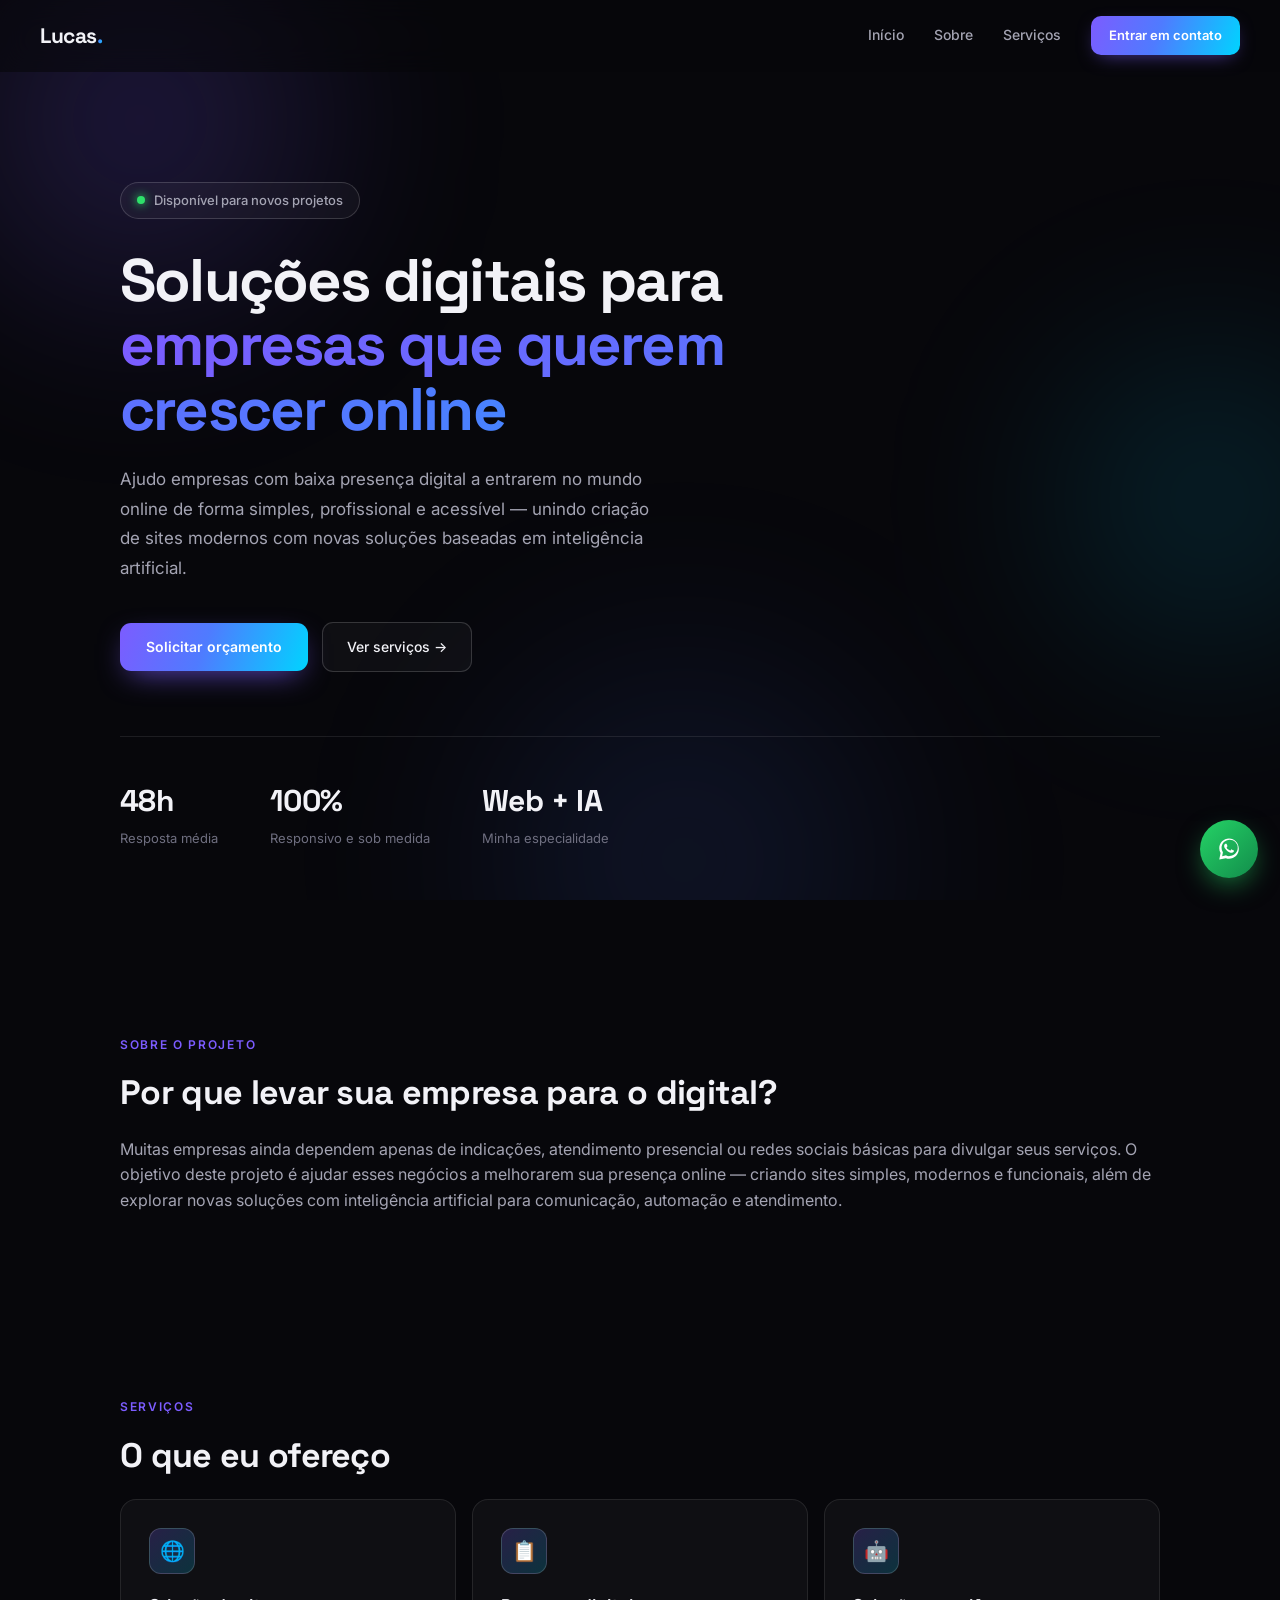
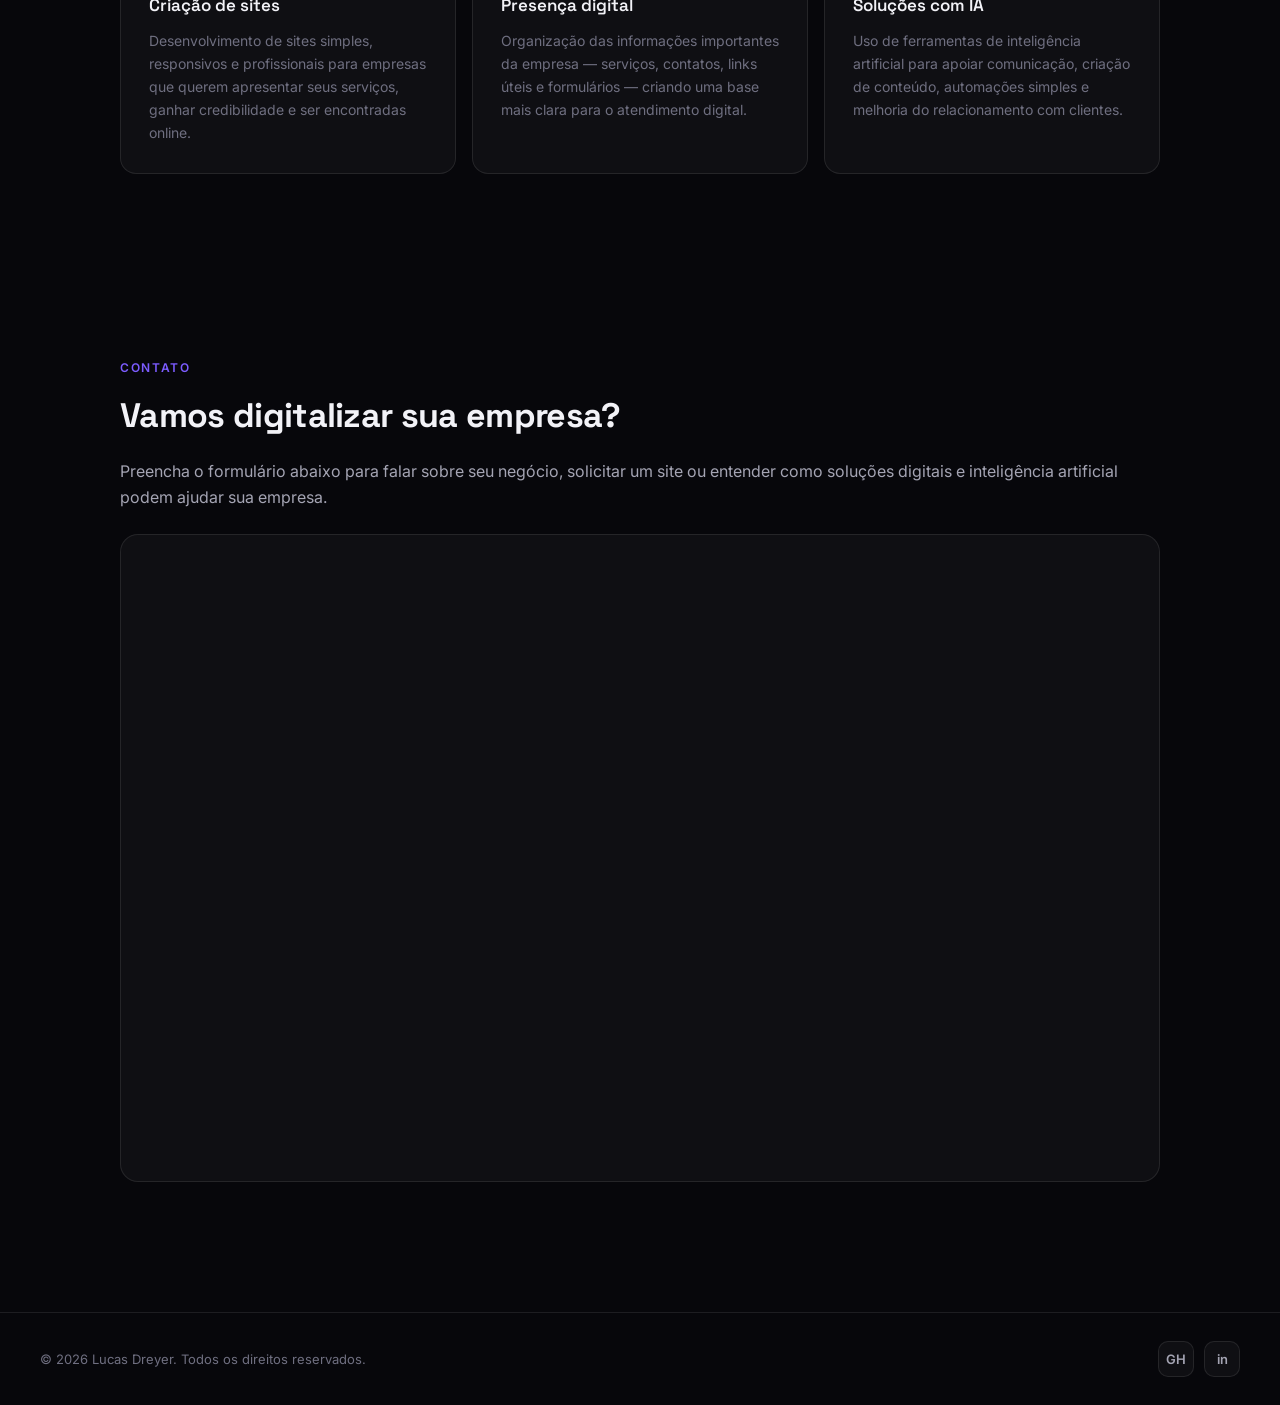
==== index.html @ fa867988 "redesign: bold modern dark theme, mobile nav, scroll animations, WhatsApp + social links Co-Authored" ====
<!DOCTYPE html>
<html lang="pt-BR">
<head>
  <meta charset="UTF-8">
  <meta name="viewport" content="width=device-width, initial-scale=1.0">
  <title>Lucas — Sites & Soluções com IA para sua empresa</title>

  <!-- ===== SEO ===== -->
  <meta name="description" content="Criação de sites modernos e soluções com inteligência artificial para pequenas empresas em São Paulo. Sites rápidos, responsivos e que convertem.">
  <meta name="author" content="Lucas Dreyer">
  <meta name="theme-color" content="#0a0a0f">

  <!-- ===== Open Graph (preview no WhatsApp / redes) ===== -->
  <meta property="og:type" content="website">
  <meta property="og:title" content="Lucas — Sites & Soluções com IA">
  <meta property="og:description" content="Sites modernos e soluções com IA para empresas que querem crescer online.">
  <meta property="og:locale" content="pt_BR">
  <meta name="twitter:card" content="summary_large_image">

  <!-- ===== Favicon (SVG inline, sem arquivo extra) ===== -->
  <link rel="icon" href="data:image/svg+xml,<svg xmlns='http://www.w3.org/2000/svg' viewBox='0 0 100 100'><defs><linearGradient id='g' x1='0' y1='0' x2='1' y2='1'><stop offset='0' stop-color='%237c5cff'/><stop offset='1' stop-color='%2300d4ff'/></linearGradient></defs><rect width='100' height='100' rx='24' fill='%230a0a0f'/><text x='50' y='72' font-size='64' font-family='Arial' font-weight='bold' fill='url(%23g)' text-anchor='middle'>L</text></svg>">

  <link rel="preconnect" href="https://fonts.googleapis.com">
  <link rel="preconnect" href="https://fonts.gstatic.com" crossorigin>
  <link href="https://fonts.googleapis.com/css2?family=Inter:wght@300;400;500;600;700&family=Space+Grotesk:wght@500;600;700&display=swap" rel="stylesheet">

  <link rel="stylesheet" href="style.css">
</head>

<body>

  <!-- glows de fundo -->
  <div class="bg-glows" aria-hidden="true">
    <span class="glow glow-1"></span>
    <span class="glow glow-2"></span>
    <span class="glow glow-3"></span>
  </div>

  <header>
    <a href="#inicio" class="logo">Lucas<span class="logo-dot">.</span></a>

    <nav id="nav">
      <a href="#inicio">Início</a>
      <a href="#sobre">Sobre</a>
      <a href="#servicos">Serviços</a>
      <a href="#contato" class="hire-btn">Entrar em contato</a>
    </nav>

    <button class="menu-toggle" id="menuToggle" aria-label="Abrir menu" aria-expanded="false">
      <span></span><span></span><span></span>
    </button>
  </header>

  <main>

    <section id="inicio" class="hero">
      <span class="hero-badge reveal">Disponível para novos projetos</span>
      <h1 class="reveal">
        Soluções digitais para
        <span class="text-gradient">empresas que querem crescer online</span>
      </h1>
      <p class="reveal">
        Ajudo empresas com baixa presença digital a entrarem no mundo online de forma simples,
        profissional e acessível — unindo criação de sites modernos com novas soluções baseadas
        em inteligência artificial.
      </p>

      <div class="hero-cta reveal">
        <a class="button" href="#contato">Solicitar orçamento</a>
        <a class="button-ghost" href="#servicos">Ver serviços →</a>
      </div>

      <div class="hero-stats reveal">
        <div>
          <span class="hero-stat-number">48h</span>
          <span class="hero-stat-label">Resposta média</span>
        </div>
        <div>
          <span class="hero-stat-number">100%</span>
          <span class="hero-stat-label">Responsivo e sob medida</span>
        </div>
        <div>
          <span class="hero-stat-number">Web + IA</span>
          <span class="hero-stat-label">Minha especialidade</span>
        </div>
      </div>
    </section>

    <section id="sobre">
      <span class="section-label reveal">Sobre o projeto</span>
      <h2 class="reveal">Por que levar sua empresa para o digital?</h2>
      <p class="reveal">
        Muitas empresas ainda dependem apenas de indicações, atendimento presencial ou redes sociais
        básicas para divulgar seus serviços. O objetivo deste projeto é ajudar esses negócios a
        melhorarem sua presença online — criando sites simples, modernos e funcionais, além de explorar
        novas soluções com inteligência artificial para comunicação, automação e atendimento.
      </p>
    </section>

    <section id="servicos">
      <span class="section-label reveal">Serviços</span>
      <h2 class="reveal">O que eu ofereço</h2>

      <div class="cards">
        <article class="card reveal">
          <div class="card-icon">🌐</div>
          <h3>Criação de sites</h3>
          <p>
            Desenvolvimento de sites simples, responsivos e profissionais para empresas que querem
            apresentar seus serviços, ganhar credibilidade e ser encontradas online.
          </p>
        </article>

        <article class="card reveal">
          <div class="card-icon">📋</div>
          <h3>Presença digital</h3>
          <p>
            Organização das informações importantes da empresa — serviços, contatos, links úteis
            e formulários — criando uma base mais clara para o atendimento digital.
          </p>
        </article>

        <article class="card reveal">
          <div class="card-icon">🤖</div>
          <h3>Soluções com IA</h3>
          <p>
            Uso de ferramentas de inteligência artificial para apoiar comunicação, criação de conteúdo,
            automações simples e melhoria do relacionamento com clientes.
          </p>
        </article>
      </div>
    </section>

    <section id="contato">
      <span class="section-label reveal">Contato</span>
      <h2 class="reveal">Vamos digitalizar sua empresa?</h2>
      <p class="reveal">
        Preencha o formulário abaixo para falar sobre seu negócio, solicitar um site ou entender como
        soluções digitais e inteligência artificial podem ajudar sua empresa.
      </p>

      <div class="form-box reveal">
        <iframe
          data-tally-src="https://tally.so/embed/J9XOLr?alignLeft=1&hideTitle=1&transparentBackground=1&dynamicHeight=1"
          loading="lazy"
          width="100%"
          height="566"
          frameborder="0"
          marginheight="0"
          marginwidth="0"
          title="Formulário de Contato">
        </iframe>

        <script>
          var d = document;
          var w = "https://tally.so/widgets/embed.js";

          var v = function () {
            if (typeof Tally !== "undefined") {
              Tally.loadEmbeds();
            } else {
              d.querySelectorAll("iframe[data-tally-src]:not([src])").forEach(function (e) {
                e.src = e.dataset.tallySrc;
              });
            }
          };

          if (typeof Tally !== "undefined") {
            v();
          } else if (d.querySelector('script[src="' + w + '"]') == null) {
            var s = d.createElement("script");
            s.src = w;
            s.onload = v;
            s.onerror = v;
            d.body.appendChild(s);
          }
        </script>
      </div>
    </section>

  </main>

  <footer>
    <p>&copy; 2026 Lucas Dreyer. Todos os direitos reservados.</p>
    <div class="social-links">
      <a class="social-link" href="https://github.com/LUCASDREYER" target="_blank" rel="noopener" aria-label="GitHub">GH</a>
      <a class="social-link" href="https://www.linkedin.com/in/lucas-dreyer-a7a30b20a" target="_blank" rel="noopener" aria-label="LinkedIn">in</a>
    </div>
  </footer>

  <!-- WhatsApp flutuante -->
  <a class="whatsapp-fab" href="https://wa.me/5511994580822?text=Ol%C3%A1%20Lucas!%20Vim%20pelo%20seu%20site%20e%20quero%20um%20or%C3%A7amento."
     target="_blank" rel="noopener" aria-label="Falar no WhatsApp">
    <svg viewBox="0 0 32 32" width="26" height="26" fill="currentColor" aria-hidden="true">
      <path d="M16.04 3C9.4 3 4 8.4 4 15.04c0 2.13.56 4.2 1.62 6.03L4 29l8.13-1.58a12 12 0 0 0 3.9.65h.01c6.64 0 12.04-5.4 12.04-12.04C28.08 8.4 22.68 3 16.04 3Zm0 21.9h-.01c-1.2 0-2.38-.32-3.4-.93l-.24-.14-4.82.94.96-4.7-.16-.25a9.9 9.9 0 0 1-1.52-5.27c0-5.48 4.46-9.94 9.95-9.94 2.66 0 5.16 1.04 7.04 2.92a9.88 9.88 0 0 1 2.9 7.03c0 5.48-4.46 9.94-9.94 9.94Zm5.46-7.44c-.3-.15-1.77-.87-2.04-.97-.27-.1-.47-.15-.67.15-.2.3-.77.97-.94 1.17-.17.2-.35.22-.65.07-.3-.15-1.26-.46-2.4-1.48-.89-.79-1.49-1.77-1.66-2.07-.17-.3-.02-.46.13-.61.13-.13.3-.35.45-.52.15-.17.2-.3.3-.5.1-.2.05-.37-.02-.52-.07-.15-.67-1.62-.92-2.22-.24-.58-.49-.5-.67-.51l-.57-.01c-.2 0-.52.07-.8.37-.27.3-1.04 1.02-1.04 2.48 0 1.46 1.07 2.88 1.22 3.08.15.2 2.1 3.2 5.08 4.49.71.3 1.26.49 1.69.63.71.22 1.36.19 1.87.12.57-.09 1.77-.72 2.02-1.42.25-.7.25-1.3.17-1.42-.07-.13-.27-.2-.57-.35Z"/>
    </svg>
  </a>

  <!-- ===== Interações (scroll reveal + menu mobile) ===== -->
  <script>
    // Scroll reveal
    var io = new IntersectionObserver(function (entries) {
      entries.forEach(function (entry) {
        if (entry.isIntersecting) {
          entry.target.classList.add('is-visible');
          io.unobserve(entry.target);
        }
      });
    }, { threshold: 0.12, rootMargin: '0px 0px -40px 0px' });

    document.querySelectorAll('.reveal').forEach(function (el, i) {
      el.style.transitionDelay = (Math.min(i, 6) * 60) + 'ms';
      io.observe(el);
    });

    // Menu mobile
    var toggle = document.getElementById('menuToggle');
    var nav = document.getElementById('nav');
    toggle.addEventListener('click', function () {
      var open = nav.classList.toggle('open');
      toggle.classList.toggle('open', open);
      toggle.setAttribute('aria-expanded', open);
    });
    nav.querySelectorAll('a').forEach(function (a) {
      a.addEventListener('click', function () {
        nav.classList.remove('open');
        toggle.classList.remove('open');
        toggle.setAttribute('aria-expanded', false);
      });
    });

    // Header com sombra ao rolar
    var header = document.querySelector('header');
    window.addEventListener('scroll', function () {
      header.classList.toggle('scrolled', window.scrollY > 10);
    });
  </script>

</body>
</html>
---- style.css ----
/* ===== TOKENS ===== */
:root {
  --bg:        #07070b;
  --bg-soft:   #0d0d16;
  --surface:   rgba(255, 255, 255, 0.035);
  --surface-2: rgba(255, 255, 255, 0.06);
  --border:    rgba(255, 255, 255, 0.09);
  --border-2:  rgba(255, 255, 255, 0.16);
  --text:      #f2f2f7;
  --text-dim:  #a4a4b3;
  --text-mute: #6f6f80;

  --violet: #7c5cff;
  --blue:   #4f7bff;
  --cyan:   #00d4ff;
  --grad:   linear-gradient(110deg, #7c5cff 0%, #4f7bff 45%, #00d4ff 100%);

  --radius: 16px;
  --maxw:   1040px;
}

/* ===== RESET & BASE ===== */
* { box-sizing: border-box; margin: 0; padding: 0; }

html { scroll-behavior: smooth; }

body {
  font-family: 'Inter', Arial, Helvetica, sans-serif;
  background-color: var(--bg);
  color: var(--text);
  line-height: 1.6;
  overflow-x: hidden;
  -webkit-font-smoothing: antialiased;
}

/* ===== BACKGROUND GLOWS ===== */
.bg-glows {
  position: fixed;
  inset: 0;
  z-index: -1;
  overflow: hidden;
  pointer-events: none;
}
.glow {
  position: absolute;
  border-radius: 50%;
  filter: blur(90px);
  opacity: 0.5;
}
.glow-1 {
  width: 520px; height: 520px;
  top: -140px; left: -120px;
  background: radial-gradient(circle, rgba(124,92,255,0.55), transparent 70%);
  animation: float 14s ease-in-out infinite;
}
.glow-2 {
  width: 460px; height: 460px;
  top: 30%; right: -160px;
  background: radial-gradient(circle, rgba(0,212,255,0.35), transparent 70%);
  animation: float 18s ease-in-out infinite reverse;
}
.glow-3 {
  width: 600px; height: 600px;
  bottom: -260px; left: 30%;
  background: radial-gradient(circle, rgba(79,123,255,0.3), transparent 70%);
  animation: float 22s ease-in-out infinite;
}
@keyframes float {
  0%, 100% { transform: translate(0, 0); }
  50%      { transform: translate(40px, -30px); }
}

/* ===== HEADER ===== */
header {
  position: sticky;
  top: 0;
  z-index: 100;
  display: flex;
  align-items: center;
  justify-content: space-between;
  padding: 16px 40px;
  background: rgba(7, 7, 11, 0.6);
  backdrop-filter: blur(14px);
  -webkit-backdrop-filter: blur(14px);
  border-bottom: 1px solid transparent;
  transition: border-color 0.25s, background 0.25s;
}
header.scrolled {
  border-bottom-color: var(--border);
  background: rgba(7, 7, 11, 0.82);
}

.logo {
  font-family: 'Space Grotesk', sans-serif;
  font-size: 21px;
  font-weight: 700;
  color: var(--text);
  text-decoration: none;
  letter-spacing: -0.02em;
}
.logo-dot {
  background: var(--grad);
  -webkit-background-clip: text;
  background-clip: text;
  -webkit-text-fill-color: transparent;
}

/* ===== NAV ===== */
nav {
  display: flex;
  gap: 30px;
  align-items: center;
}
nav a {
  color: var(--text-dim);
  text-decoration: none;
  font-weight: 500;
  font-size: 14px;
  transition: color 0.2s;
}
nav a:hover { color: var(--text); }

nav a.hire-btn {
  background: var(--grad);
  color: #fff;
  padding: 9px 18px;
  border-radius: 10px;
  font-size: 13px;
  font-weight: 600;
  box-shadow: 0 6px 20px -8px rgba(124, 92, 255, 0.7);
  transition: transform 0.2s, box-shadow 0.2s;
}
nav a.hire-btn:hover {
  transform: translateY(-1px);
  box-shadow: 0 10px 26px -8px rgba(124, 92, 255, 0.9);
}

/* ===== HAMBURGER ===== */
.menu-toggle {
  display: none;
  flex-direction: column;
  gap: 5px;
  width: 40px;
  height: 40px;
  padding: 10px 8px;
  background: var(--surface);
  border: 1px solid var(--border);
  border-radius: 10px;
  cursor: pointer;
}
.menu-toggle span {
  display: block;
  height: 2px;
  width: 100%;
  background: var(--text);
  border-radius: 2px;
  transition: transform 0.25s, opacity 0.2s;
}
.menu-toggle.open span:nth-child(1) { transform: translateY(7px) rotate(45deg); }
.menu-toggle.open span:nth-child(2) { opacity: 0; }
.menu-toggle.open span:nth-child(3) { transform: translateY(-7px) rotate(-45deg); }

/* ===== MAIN LAYOUT ===== */
main {
  width: 90%;
  max-width: var(--maxw);
  margin: 0 auto;
}
section { padding: 90px 0; }

h2 {
  font-family: 'Space Grotesk', sans-serif;
  font-size: 34px;
  font-weight: 700;
  margin-bottom: 16px;
  color: var(--text);
  letter-spacing: -0.02em;
}
p { color: var(--text-dim); }

/* ===== SECTION LABELS ===== */
.section-label {
  display: inline-block;
  font-size: 12px;
  font-weight: 600;
  letter-spacing: 0.14em;
  color: var(--violet);
  margin-bottom: 12px;
  text-transform: uppercase;
}

/* ===== HERO ===== */
.hero {
  padding: 110px 0 90px;
}
.hero-badge {
  display: inline-flex;
  align-items: center;
  gap: 9px;
  background: var(--surface);
  border: 1px solid var(--border-2);
  color: var(--text-dim);
  font-size: 13px;
  font-weight: 500;
  padding: 7px 16px;
  border-radius: 999px;
  margin-bottom: 30px;
}
.hero-badge::before {
  content: '';
  width: 8px; height: 8px;
  background: #2ee06a;
  border-radius: 50%;
  box-shadow: 0 0 10px 1px rgba(46, 224, 106, 0.8);
  animation: pulse 2.4s ease-in-out infinite;
}
@keyframes pulse {
  0%, 100% { opacity: 1;   transform: scale(1); }
  50%      { opacity: 0.45; transform: scale(0.85); }
}

.hero h1 {
  font-family: 'Space Grotesk', sans-serif;
  font-size: clamp(38px, 7vw, 60px);
  font-weight: 700;
  line-height: 1.08;
  margin-bottom: 22px;
  max-width: 760px;
  letter-spacing: -0.03em;
}
.text-gradient {
  background: var(--grad);
  background-size: 200% auto;
  -webkit-background-clip: text;
  background-clip: text;
  -webkit-text-fill-color: transparent;
  animation: shine 6s linear infinite;
}
@keyframes shine {
  to { background-position: 200% center; }
}

.hero p {
  max-width: 540px;
  margin: 0 0 38px;
  font-size: 17px;
  line-height: 1.75;
  color: var(--text-dim);
}

.hero-cta {
  display: flex;
  gap: 14px;
  align-items: center;
  flex-wrap: wrap;
}

.hero-stats {
  display: flex;
  gap: 52px;
  margin-top: 64px;
  padding-top: 40px;
  border-top: 1px solid var(--border);
  flex-wrap: wrap;
}
.hero-stat-number {
  font-family: 'Space Grotesk', sans-serif;
  font-size: 30px;
  font-weight: 700;
  color: var(--text);
  display: block;
  letter-spacing: -0.02em;
}
.hero-stat-label {
  font-size: 13px;
  color: var(--text-mute);
  margin-top: 3px;
}

/* ===== BUTTONS ===== */
.button {
  position: relative;
  display: inline-block;
  background: var(--grad);
  color: #fff;
  padding: 13px 26px;
  border: none;
  border-radius: 11px;
  text-decoration: none;
  font-weight: 600;
  font-size: 14px;
  cursor: pointer;
  box-shadow: 0 10px 30px -10px rgba(124, 92, 255, 0.8);
  transition: transform 0.2s, box-shadow 0.2s;
}
.button:hover {
  transform: translateY(-2px);
  box-shadow: 0 16px 38px -10px rgba(124, 92, 255, 1);
}

.button-ghost {
  display: inline-block;
  background: var(--surface);
  color: var(--text);
  padding: 13px 24px;
  border: 1px solid var(--border-2);
  border-radius: 11px;
  text-decoration: none;
  font-weight: 500;
  font-size: 14px;
  cursor: pointer;
  transition: border-color 0.2s, background 0.2s, transform 0.2s;
}
.button-ghost:hover {
  border-color: var(--violet);
  background: var(--surface-2);
  transform: translateY(-2px);
}

/* ===== CARDS ===== */
.cards {
  display: flex;
  gap: 16px;
  flex-wrap: wrap;
}
.card {
  position: relative;
  background: var(--surface);
  border: 1px solid var(--border);
  padding: 28px;
  border-radius: var(--radius);
  flex: 1;
  min-width: 250px;
  overflow: hidden;
  transition: border-color 0.25s, transform 0.25s, background 0.25s;
}
.card::before {
  content: '';
  position: absolute;
  inset: 0;
  border-radius: inherit;
  padding: 1px;
  background: var(--grad);
  -webkit-mask: linear-gradient(#000 0 0) content-box, linear-gradient(#000 0 0);
  -webkit-mask-composite: xor;
  mask-composite: exclude;
  opacity: 0;
  transition: opacity 0.25s;
}
.card:hover {
  transform: translateY(-4px);
  background: var(--surface-2);
}
.card:hover::before { opacity: 1; }

.card h3 {
  font-family: 'Space Grotesk', sans-serif;
  margin-bottom: 10px;
  color: var(--text);
  font-size: 17px;
  font-weight: 600;
}
.card p {
  font-size: 14px;
  color: var(--text-mute);
  line-height: 1.65;
}
.card-icon {
  width: 46px; height: 46px;
  border-radius: 12px;
  background: linear-gradient(135deg, rgba(124,92,255,0.22), rgba(0,212,255,0.18));
  border: 1px solid var(--border-2);
  display: flex;
  align-items: center;
  justify-content: center;
  font-size: 20px;
  margin-bottom: 18px;
}

/* ===== FORM BOX ===== */
.form-box {
  background: var(--surface);
  border: 1px solid var(--border);
  padding: 36px;
  border-radius: 18px;
  margin-top: 24px;
}
.form-box iframe { color-scheme: light; }

/* ===== FOOTER ===== */
footer {
  border-top: 1px solid var(--border);
  padding: 28px 40px;
  display: flex;
  justify-content: space-between;
  align-items: center;
  margin-top: 40px;
  flex-wrap: wrap;
  gap: 14px;
}
footer p {
  color: var(--text-mute);
  margin: 0;
  font-size: 13px;
}
.social-links { display: flex; gap: 10px; }
.social-link {
  width: 36px; height: 36px;
  border-radius: 10px;
  background: var(--surface);
  border: 1px solid var(--border);
  display: flex;
  align-items: center;
  justify-content: center;
  color: var(--text-dim);
  font-size: 13px;
  font-weight: 600;
  text-decoration: none;
  transition: border-color 0.2s, color 0.2s, transform 0.2s;
}
.social-link:hover {
  border-color: var(--violet);
  color: var(--text);
  transform: translateY(-2px);
}

/* ===== WHATSAPP FAB ===== */
.whatsapp-fab {
  position: fixed;
  right: 22px;
  bottom: 22px;
  z-index: 200;
  width: 58px; height: 58px;
  display: flex;
  align-items: center;
  justify-content: center;
  border-radius: 50%;
  color: #fff;
  background: linear-gradient(135deg, #25d366, #128c4b);
  box-shadow: 0 10px 28px -6px rgba(37, 211, 102, 0.6);
  transition: transform 0.2s, box-shadow 0.2s;
}
.whatsapp-fab:hover {
  transform: translateY(-3px) scale(1.05);
  box-shadow: 0 16px 34px -6px rgba(37, 211, 102, 0.8);
}

/* ===== SCROLL REVEAL ===== */
.reveal {
  opacity: 0;
  transform: translateY(22px);
  transition: opacity 0.7s cubic-bezier(0.22, 1, 0.36, 1),
              transform 0.7s cubic-bezier(0.22, 1, 0.36, 1);
}
.reveal.is-visible {
  opacity: 1;
  transform: none;
}

/* ===== RESPONSIVE ===== */
@media (max-width: 760px) {
  header { padding: 14px 20px; }

  .menu-toggle { display: flex; }

  nav {
    position: absolute;
    top: calc(100% + 1px);
    left: 0;
    right: 0;
    flex-direction: column;
    align-items: stretch;
    gap: 4px;
    padding: 14px 20px 20px;
    background: rgba(10, 10, 18, 0.97);
    backdrop-filter: blur(16px);
    -webkit-backdrop-filter: blur(16px);
    border-bottom: 1px solid var(--border);
    transform: translateY(-12px);
    opacity: 0;
    pointer-events: none;
    transition: transform 0.25s, opacity 0.25s;
  }
  nav.open {
    transform: none;
    opacity: 1;
    pointer-events: auto;
  }
  nav a {
    padding: 12px 6px;
    font-size: 15px;
    border-radius: 8px;
  }
  nav a.hire-btn {
    text-align: center;
    margin-top: 6px;
    padding: 13px;
    font-size: 14px;
  }

  main { width: 90%; }
  section { padding: 64px 0; }

  .hero { padding: 64px 0 56px; }
  .hero p { font-size: 15.5px; }
  .hero-stats { gap: 30px 40px; margin-top: 48px; }
  .hero-stat-number { font-size: 26px; }

  h2 { font-size: 27px; }

  .cards { flex-direction: column; }
  .form-box { padding: 22px 16px; }

  footer { flex-direction: column; text-align: center; padding: 24px 20px; }
  .social-links { justify-content: center; }

  .hero-cta { width: 100%; }
  .hero-cta .button,
  .hero-cta .button-ghost { flex: 1; text-align: center; }

  .glow { filter: blur(70px); opacity: 0.4; }
}

/* ===== ACESSIBILIDADE ===== */
@media (prefers-reduced-motion: reduce) {
  *, *::before, *::after {
    animation-duration: 0.001ms !important;
    animation-iteration-count: 1 !important;
    transition-duration: 0.001ms !important;
  }
  .reveal { opacity: 1; transform: none; }
}
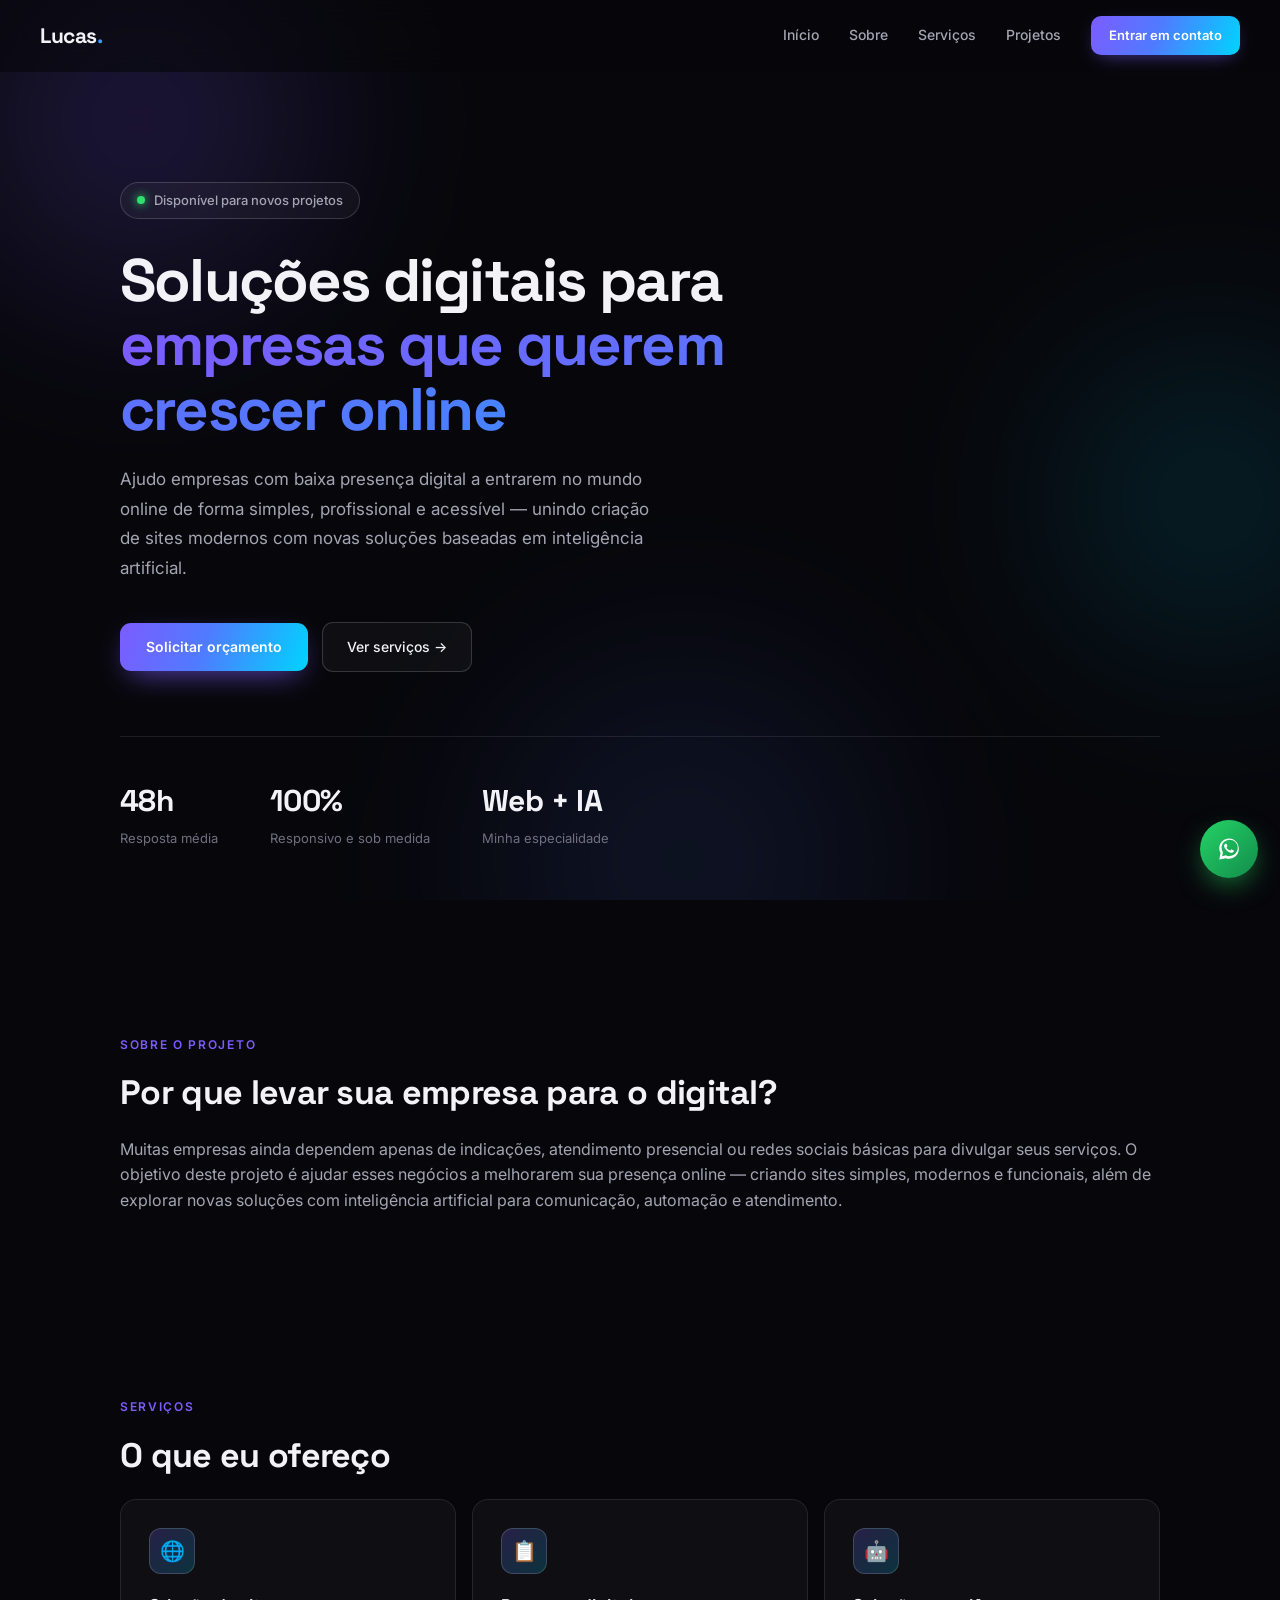
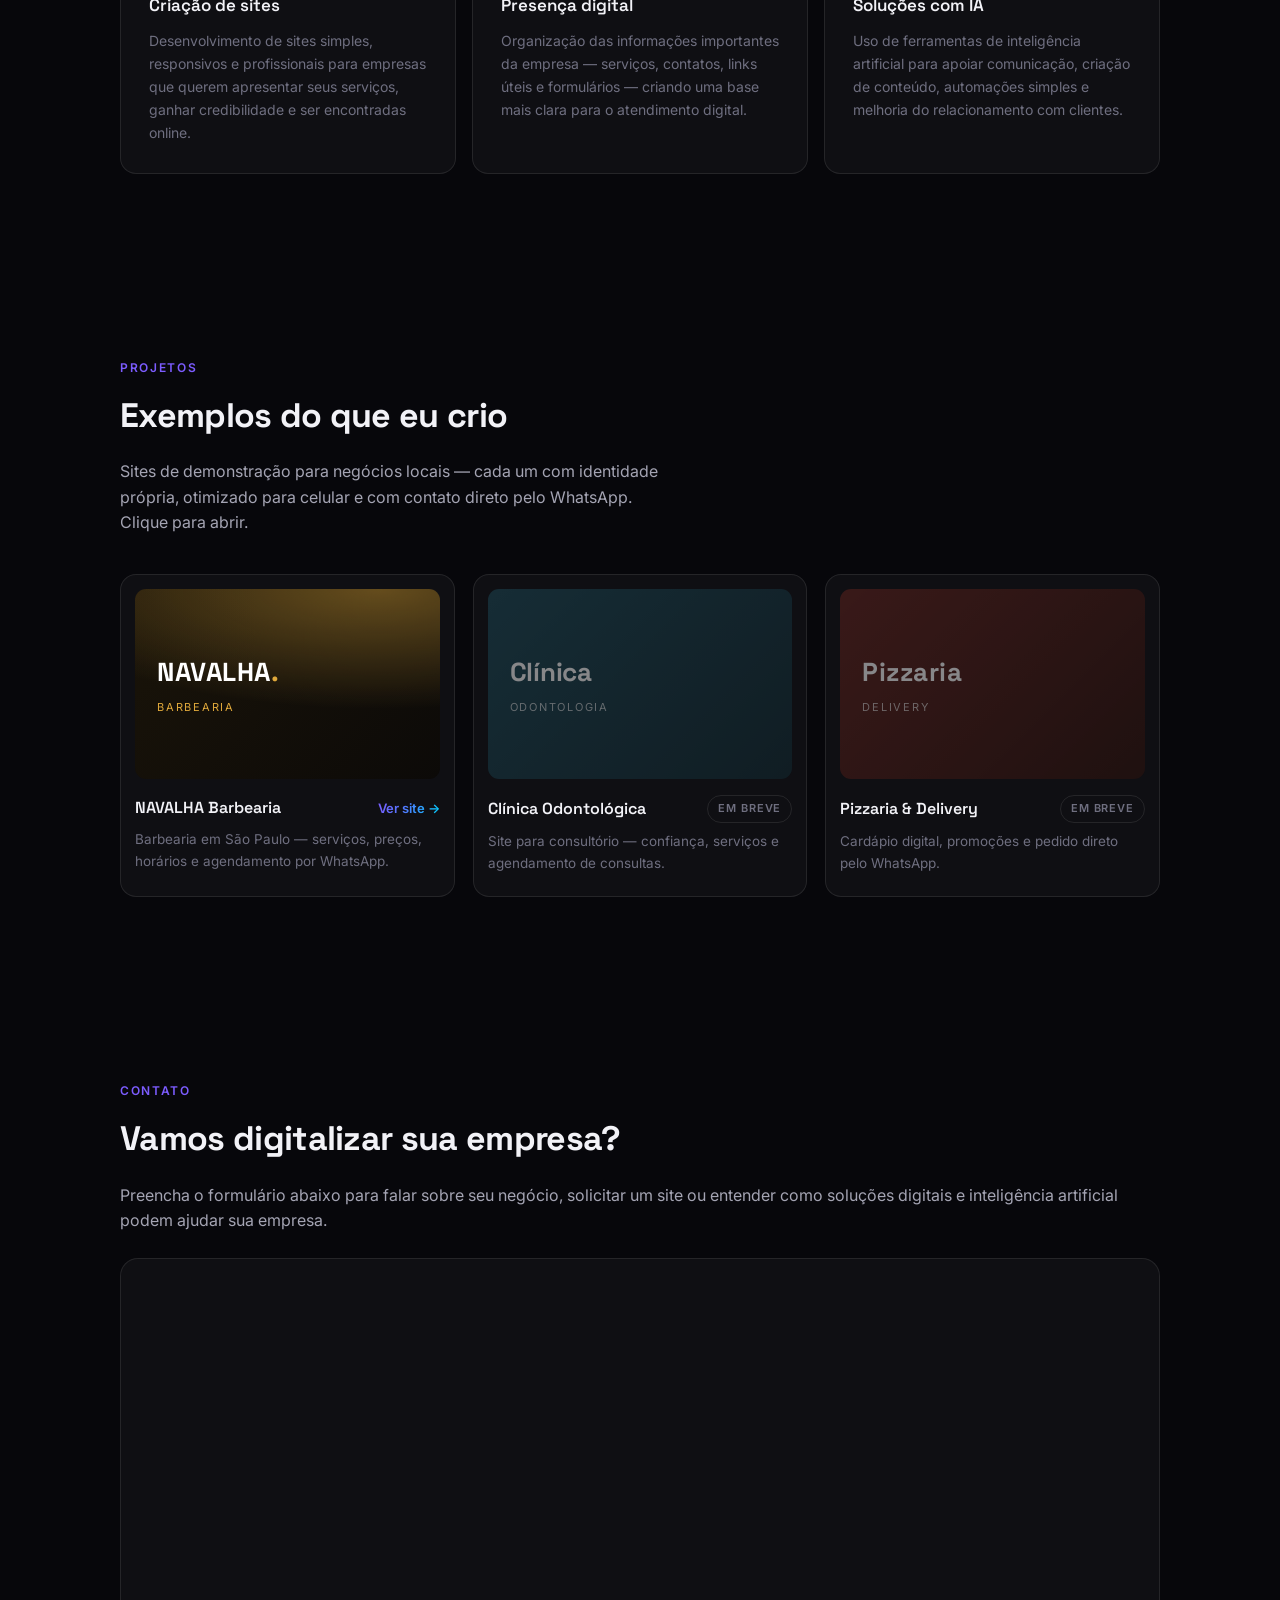
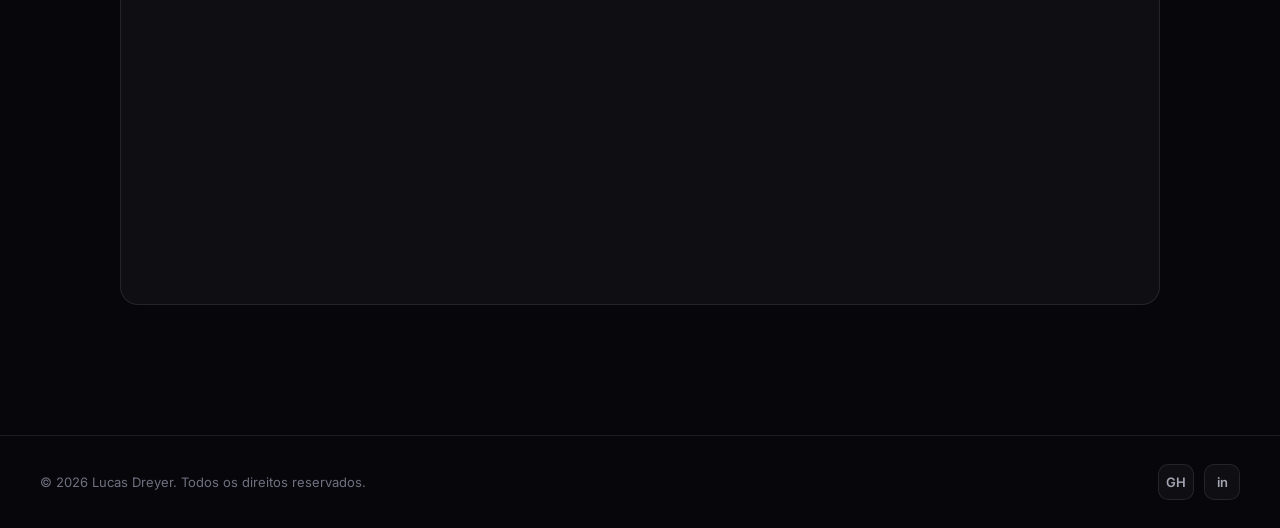
==== commit 3b473202: "add Projetos section linking to demo sites Co-Authored-By: Claude Opus 4.8 <noreply@anthropic.com>" ====
--- a/index.html
+++ b/index.html
@@ -43,6 +43,7 @@
       <a href="#inicio">Início</a>
       <a href="#sobre">Sobre</a>
       <a href="#servicos">Serviços</a>
+      <a href="#projetos">Projetos</a>
       <a href="#contato" class="hire-btn">Entrar em contato</a>
     </nav>
 
@@ -128,6 +129,53 @@
             automações simples e melhoria do relacionamento com clientes.
           </p>
         </article>
+      </div>
+    </section>
+
+    <section id="projetos">
+      <span class="section-label reveal">Projetos</span>
+      <h2 class="reveal">Exemplos do que eu crio</h2>
+      <p class="reveal projetos-intro">
+        Sites de demonstração para negócios locais — cada um com identidade própria, otimizado
+        para celular e com contato direto pelo WhatsApp. Clique para abrir.
+      </p>
+
+      <div class="projects">
+        <a class="project reveal" href="demos/navalha/index.html" target="_blank" rel="noopener">
+          <div class="project-thumb thumb-navalha">
+            <span class="thumb-name">NAVALHA<i>.</i></span>
+            <span class="thumb-cat">Barbearia</span>
+          </div>
+          <div class="project-meta">
+            <h3>NAVALHA Barbearia</h3>
+            <span class="project-arrow">Ver site →</span>
+          </div>
+          <p>Barbearia em São Paulo — serviços, preços, horários e agendamento por WhatsApp.</p>
+        </a>
+
+        <div class="project is-soon reveal">
+          <div class="project-thumb thumb-clinica">
+            <span class="thumb-name">Clínica</span>
+            <span class="thumb-cat">Odontologia</span>
+          </div>
+          <div class="project-meta">
+            <h3>Clínica Odontológica</h3>
+            <span class="soon-badge">Em breve</span>
+          </div>
+          <p>Site para consultório — confiança, serviços e agendamento de consultas.</p>
+        </div>
+
+        <div class="project is-soon reveal">
+          <div class="project-thumb thumb-pizza">
+            <span class="thumb-name">Pizzaria</span>
+            <span class="thumb-cat">Delivery</span>
+          </div>
+          <div class="project-meta">
+            <h3>Pizzaria & Delivery</h3>
+            <span class="soon-badge">Em breve</span>
+          </div>
+          <p>Cardápio digital, promoções e pedido direto pelo WhatsApp.</p>
+        </div>
       </div>
     </section>
 
--- a/style.css
+++ b/style.css
@@ -375,6 +375,119 @@
   justify-content: center;
   font-size: 20px;
   margin-bottom: 18px;
+}
+
+/* ===== PROJETOS ===== */
+.projetos-intro { max-width: 560px; margin-bottom: 38px; }
+
+.projects {
+  display: grid;
+  grid-template-columns: repeat(3, 1fr);
+  gap: 18px;
+}
+
+.project {
+  display: flex;
+  flex-direction: column;
+  background: var(--surface);
+  border: 1px solid var(--border);
+  border-radius: var(--radius);
+  padding: 14px 14px 22px;
+  text-decoration: none;
+  color: inherit;
+  transition: border-color 0.25s, transform 0.25s, background 0.25s;
+}
+a.project:hover {
+  transform: translateY(-4px);
+  border-color: var(--border-2);
+  background: var(--surface-2);
+}
+
+.project-thumb {
+  position: relative;
+  aspect-ratio: 16 / 10;
+  border-radius: 11px;
+  overflow: hidden;
+  display: flex;
+  flex-direction: column;
+  justify-content: center;
+  align-items: flex-start;
+  gap: 6px;
+  padding: 22px;
+  margin-bottom: 16px;
+}
+.thumb-name {
+  font-family: 'Space Grotesk', sans-serif;
+  font-weight: 700;
+  font-size: 26px;
+  letter-spacing: 0.02em;
+  color: #fff;
+}
+.thumb-name i { font-style: normal; }
+.thumb-cat {
+  font-size: 11px;
+  letter-spacing: 0.16em;
+  text-transform: uppercase;
+  color: rgba(255, 255, 255, 0.7);
+}
+
+.thumb-navalha {
+  background:
+    radial-gradient(600px 200px at 80% 0%, rgba(224,169,59,0.4), transparent 60%),
+    linear-gradient(135deg, #1a1409, #0c0a08);
+}
+.thumb-navalha .thumb-name i { color: #e0a93b; }
+.thumb-navalha .thumb-cat { color: #e0a93b; }
+
+.thumb-clinica {
+  background: linear-gradient(135deg, #0e4f63, #0a2e3a);
+}
+.thumb-clinica .thumb-name { letter-spacing: -0.01em; }
+
+.thumb-pizza {
+  background: linear-gradient(135deg, #7a1f17, #3a1109);
+}
+
+.project-meta {
+  display: flex;
+  align-items: center;
+  justify-content: space-between;
+  gap: 10px;
+}
+.project h3 {
+  font-family: 'Space Grotesk', sans-serif;
+  font-size: 16px;
+  font-weight: 600;
+  color: var(--text);
+}
+.project-arrow {
+  font-size: 13px;
+  font-weight: 600;
+  background: var(--grad);
+  -webkit-background-clip: text;
+  background-clip: text;
+  -webkit-text-fill-color: transparent;
+  white-space: nowrap;
+}
+.project p {
+  font-size: 13.5px;
+  color: var(--text-mute);
+  line-height: 1.6;
+  margin-top: 8px;
+}
+
+.project.is-soon { cursor: default; }
+.project.is-soon .project-thumb { opacity: 0.5; filter: saturate(0.7); }
+.soon-badge {
+  font-size: 11px;
+  font-weight: 600;
+  letter-spacing: 0.08em;
+  text-transform: uppercase;
+  color: var(--text-mute);
+  border: 1px solid var(--border);
+  border-radius: 999px;
+  padding: 4px 10px;
+  white-space: nowrap;
 }
 
 /* ===== FORM BOX ===== */
@@ -509,6 +622,7 @@
   h2 { font-size: 27px; }
 
   .cards { flex-direction: column; }
+  .projects { grid-template-columns: 1fr; }
   .form-box { padding: 22px 16px; }
 
   footer { flex-direction: column; text-align: center; padding: 24px 20px; }
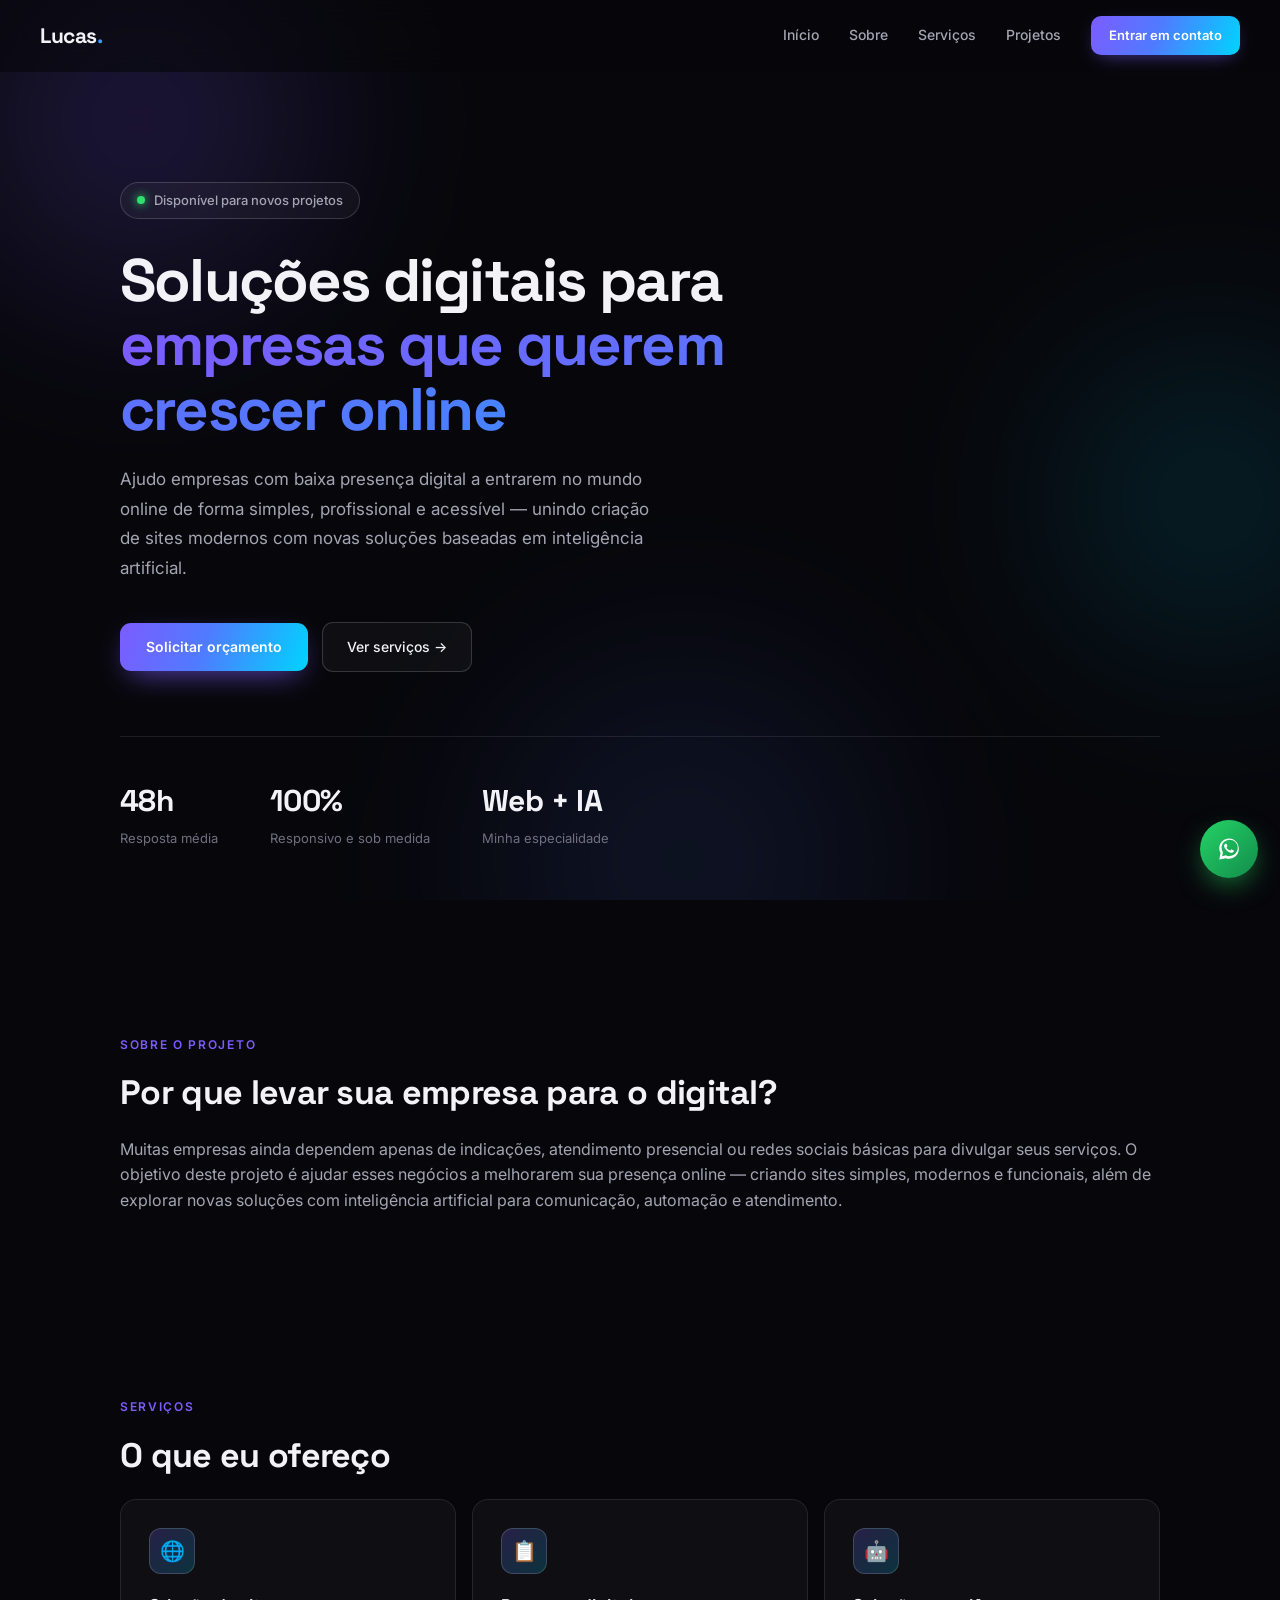
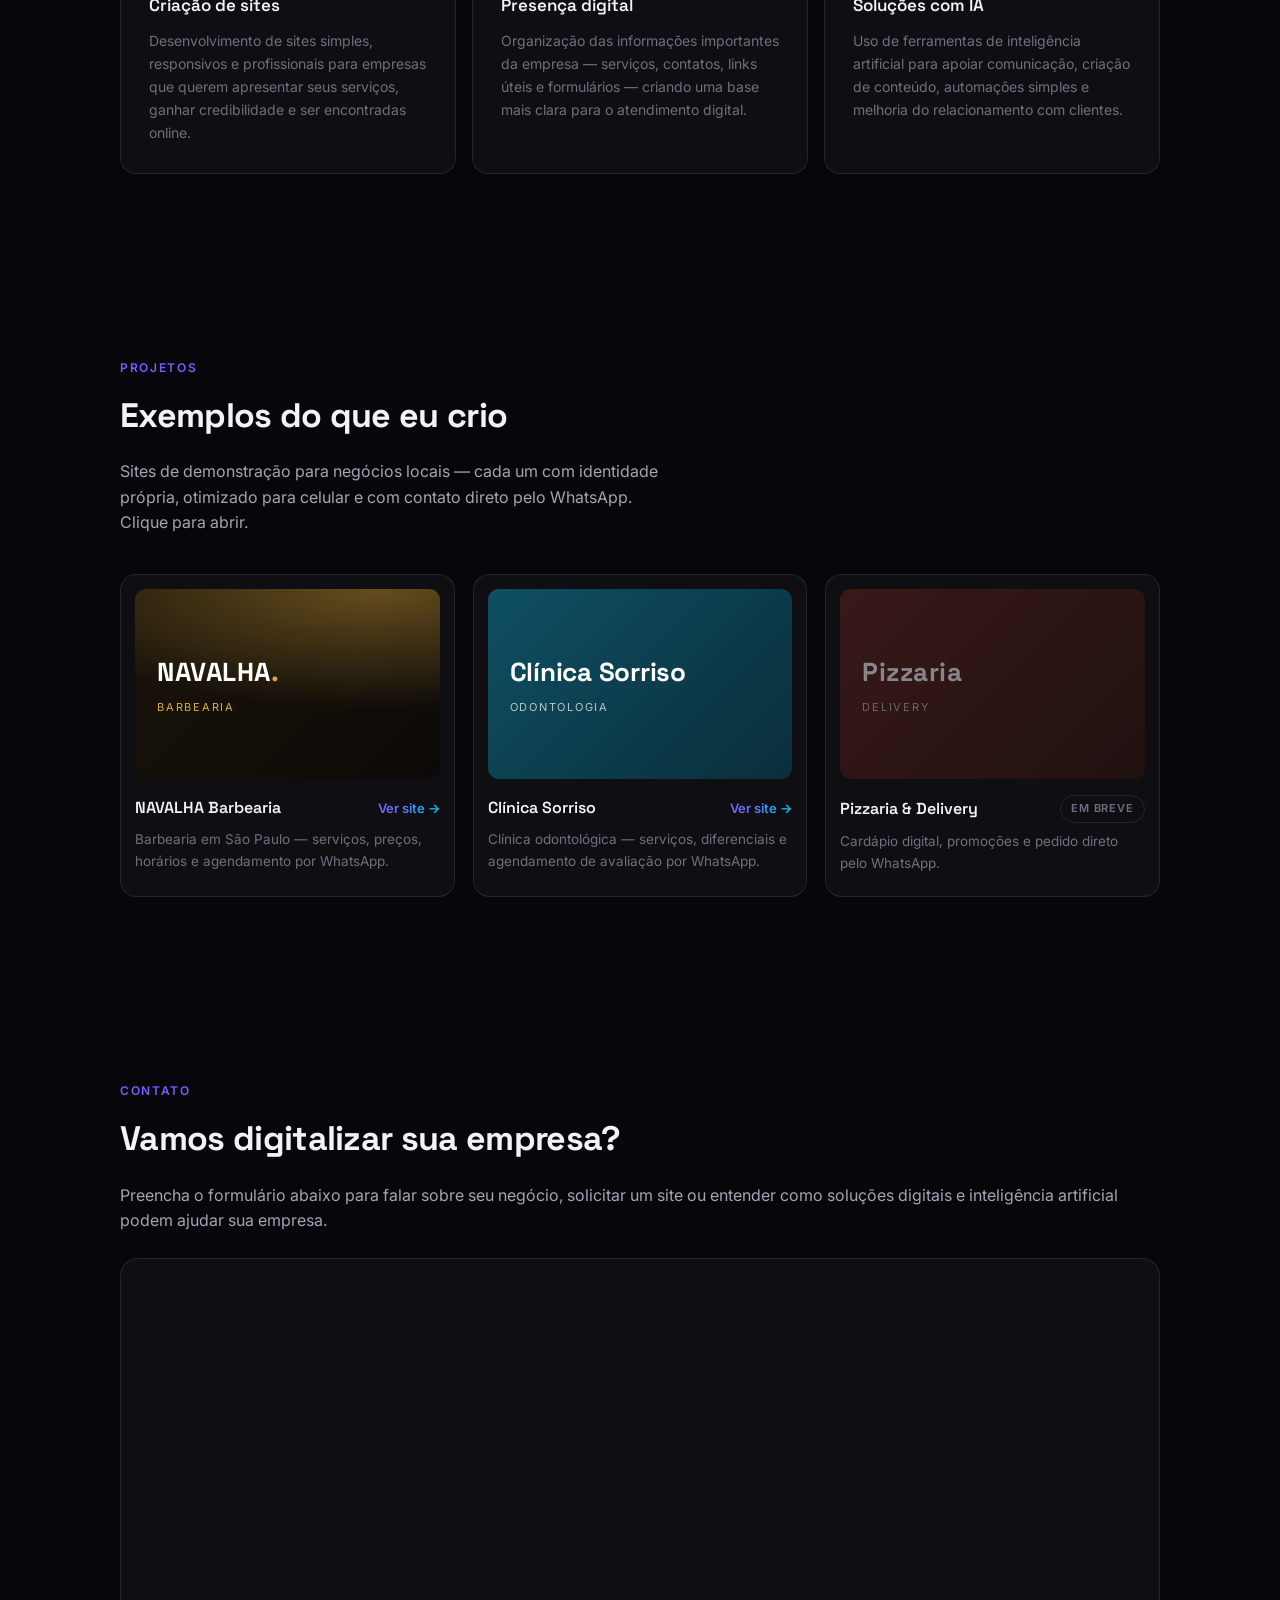
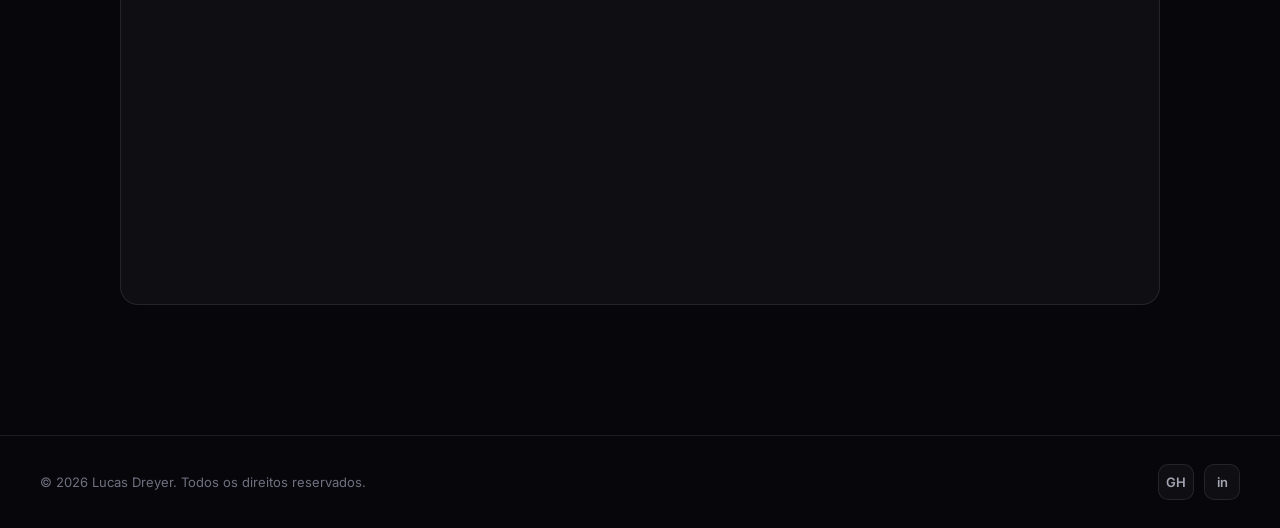
==== commit a819abcf: "add Clínica Sorriso demo site + link from Projetos Co-Authored-By: Claude Opus 4.8 <noreply@anthropi" ====
--- a/index.html
+++ b/index.html
@@ -153,17 +153,17 @@
           <p>Barbearia em São Paulo — serviços, preços, horários e agendamento por WhatsApp.</p>
         </a>
 
-        <div class="project is-soon reveal">
+        <a class="project reveal" href="demos/clinica/index.html" target="_blank" rel="noopener">
           <div class="project-thumb thumb-clinica">
-            <span class="thumb-name">Clínica</span>
+            <span class="thumb-name">Clínica Sorriso</span>
             <span class="thumb-cat">Odontologia</span>
           </div>
           <div class="project-meta">
-            <h3>Clínica Odontológica</h3>
-            <span class="soon-badge">Em breve</span>
-          </div>
-          <p>Site para consultório — confiança, serviços e agendamento de consultas.</p>
-        </div>
+            <h3>Clínica Sorriso</h3>
+            <span class="project-arrow">Ver site →</span>
+          </div>
+          <p>Clínica odontológica — serviços, diferenciais e agendamento de avaliação por WhatsApp.</p>
+        </a>
 
         <div class="project is-soon reveal">
           <div class="project-thumb thumb-pizza">
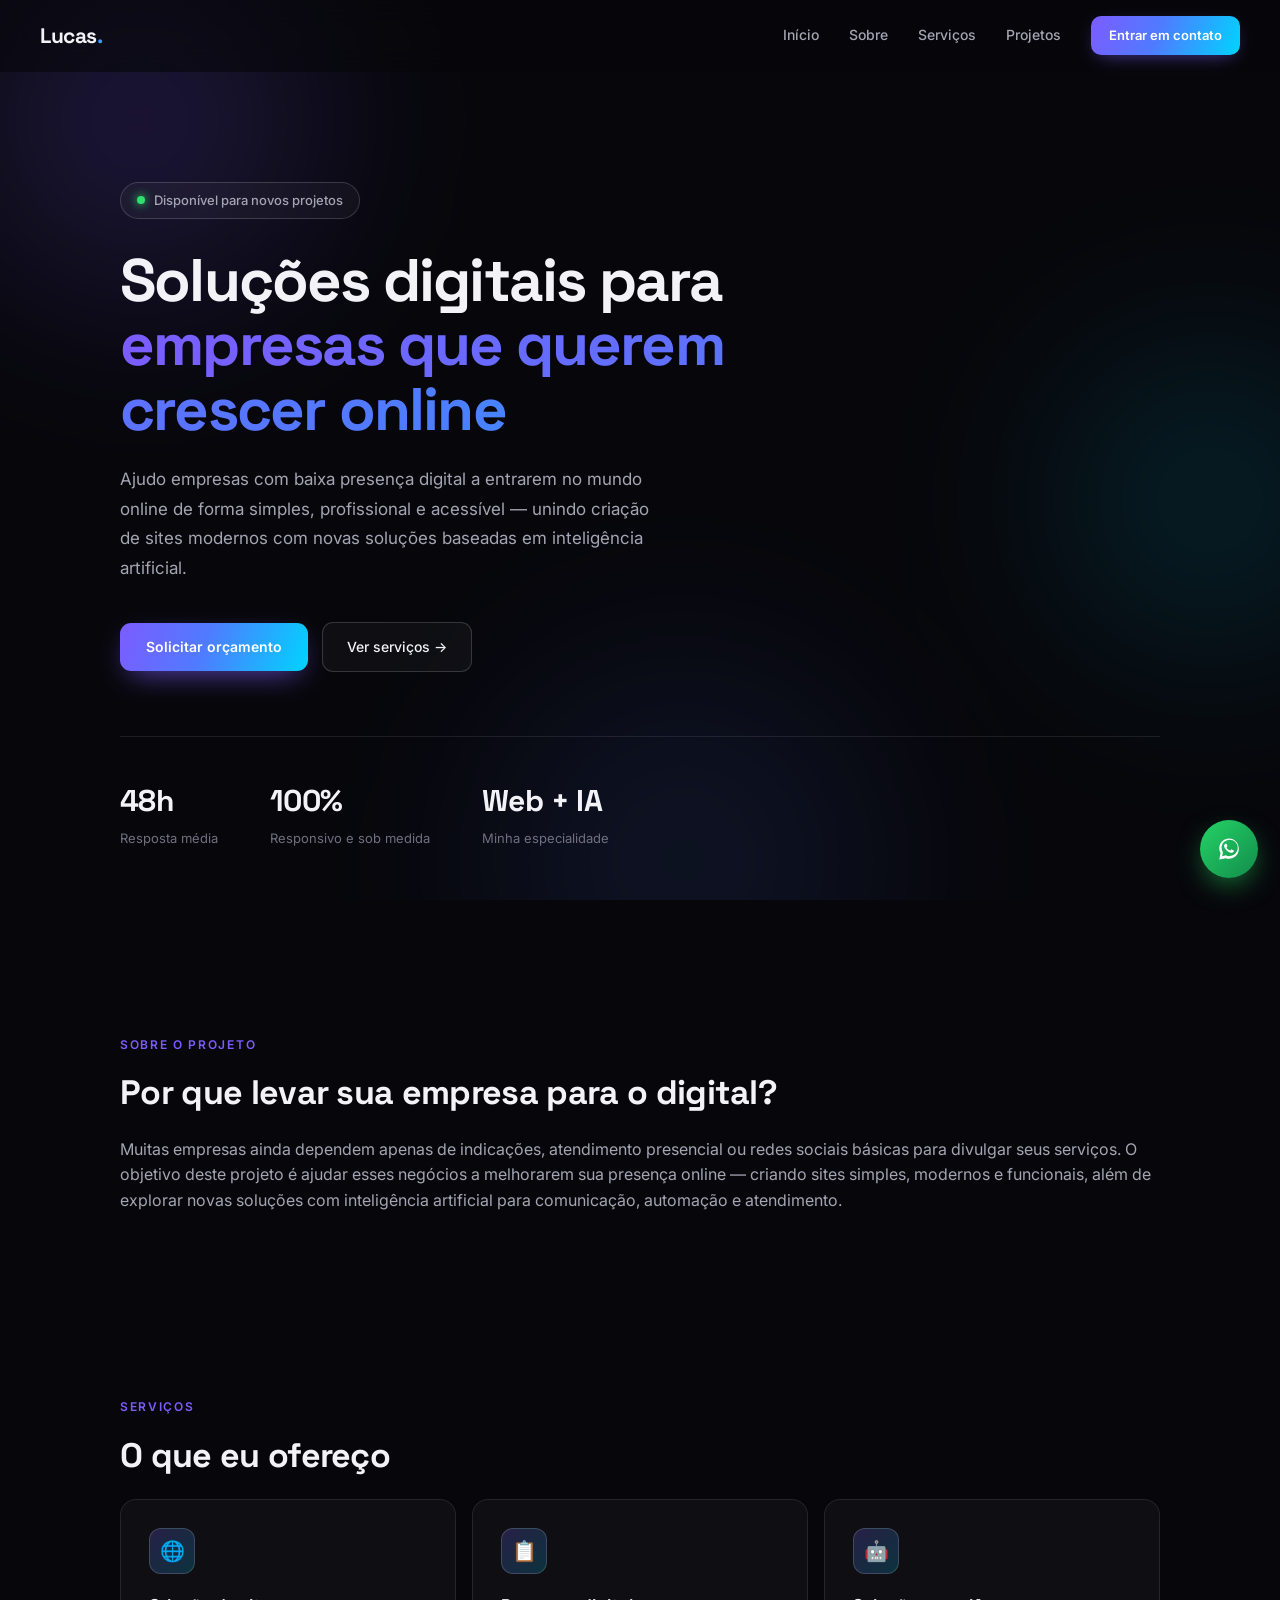
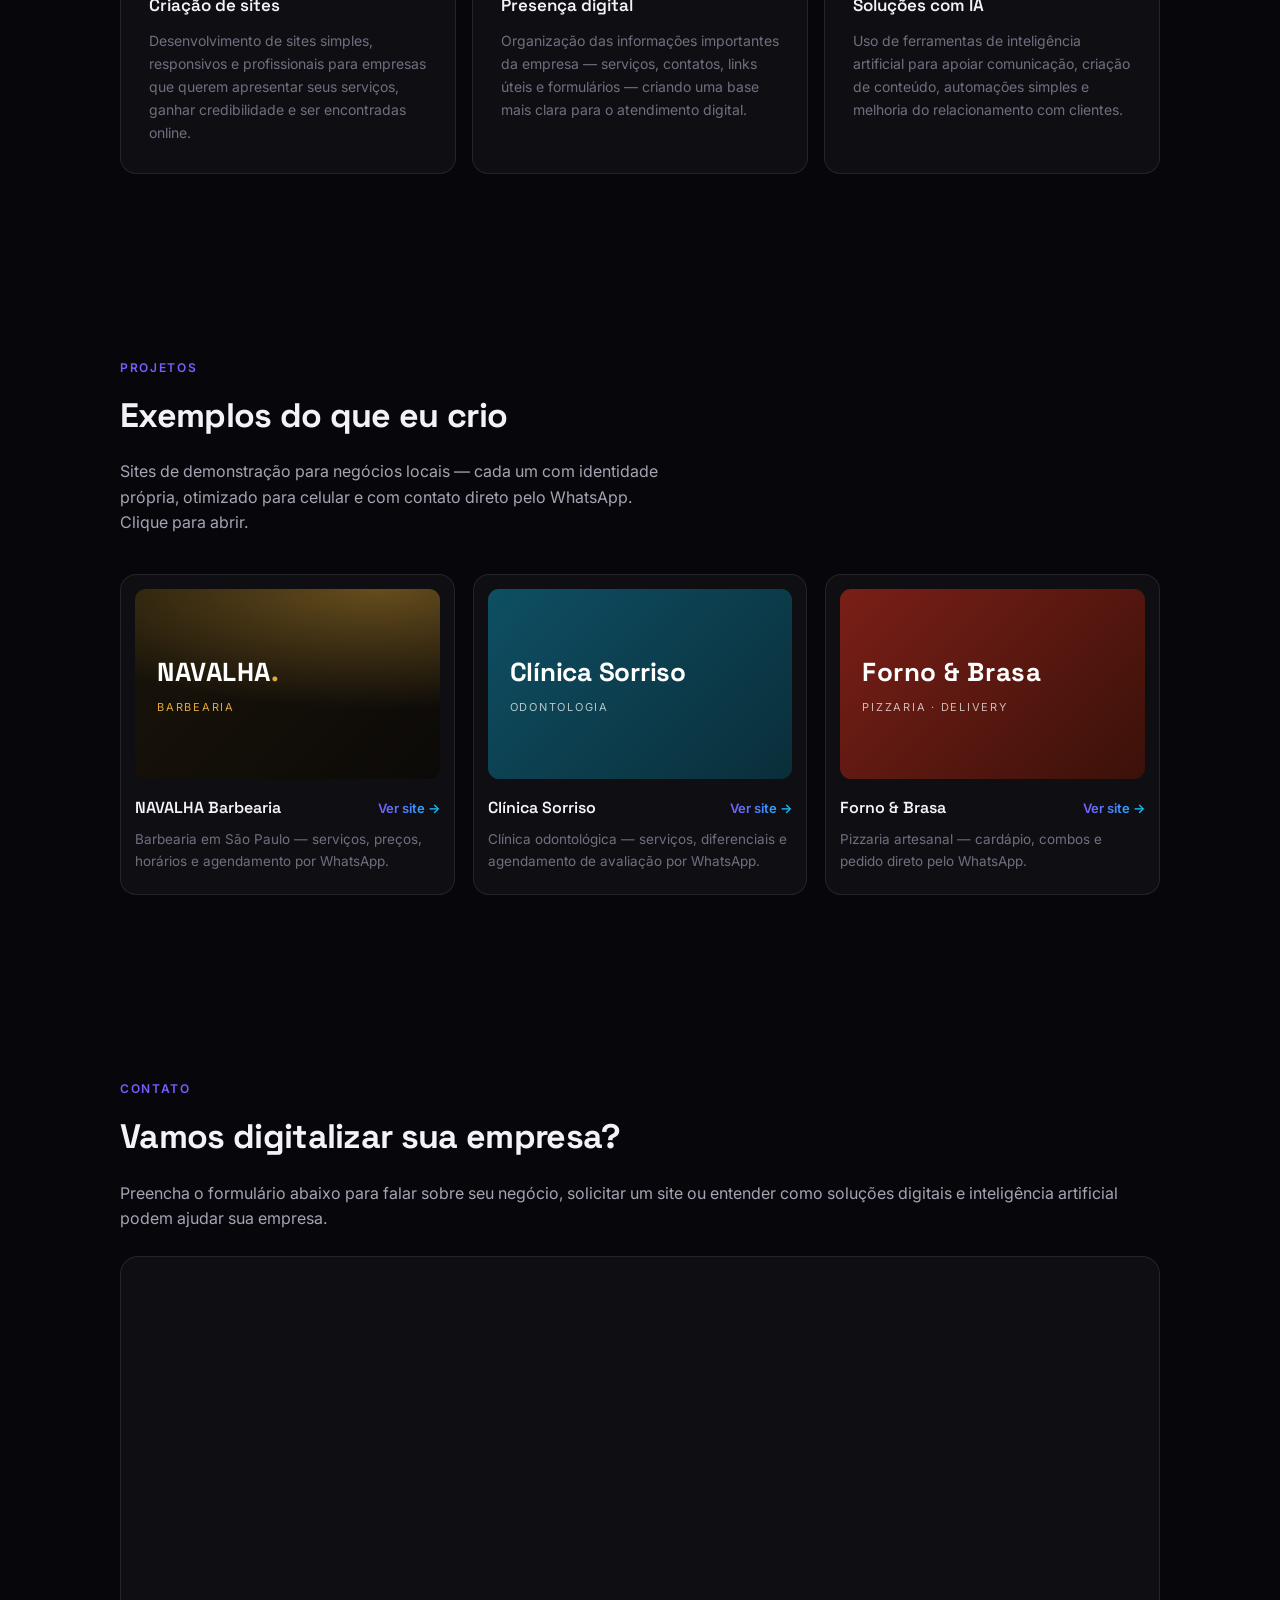
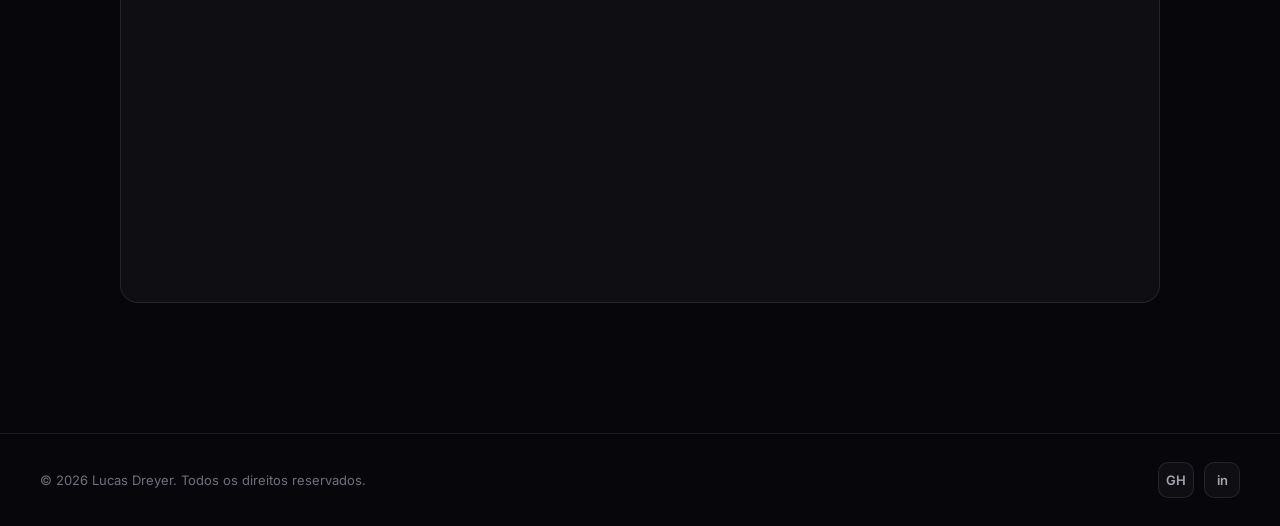
==== commit b7263cf8: "add Forno & Brasa pizzeria demo + link from Projetos Co-Authored-By: Claude Opus 4.8 <noreply@anthro" ====
--- a/index.html
+++ b/index.html
@@ -165,17 +165,17 @@
           <p>Clínica odontológica — serviços, diferenciais e agendamento de avaliação por WhatsApp.</p>
         </a>
 
-        <div class="project is-soon reveal">
+        <a class="project reveal" href="demos/pizzaria/index.html" target="_blank" rel="noopener">
           <div class="project-thumb thumb-pizza">
-            <span class="thumb-name">Pizzaria</span>
-            <span class="thumb-cat">Delivery</span>
+            <span class="thumb-name">Forno &amp; Brasa</span>
+            <span class="thumb-cat">Pizzaria · Delivery</span>
           </div>
           <div class="project-meta">
-            <h3>Pizzaria & Delivery</h3>
-            <span class="soon-badge">Em breve</span>
-          </div>
-          <p>Cardápio digital, promoções e pedido direto pelo WhatsApp.</p>
-        </div>
+            <h3>Forno &amp; Brasa</h3>
+            <span class="project-arrow">Ver site →</span>
+          </div>
+          <p>Pizzaria artesanal — cardápio, combos e pedido direto pelo WhatsApp.</p>
+        </a>
       </div>
     </section>
 
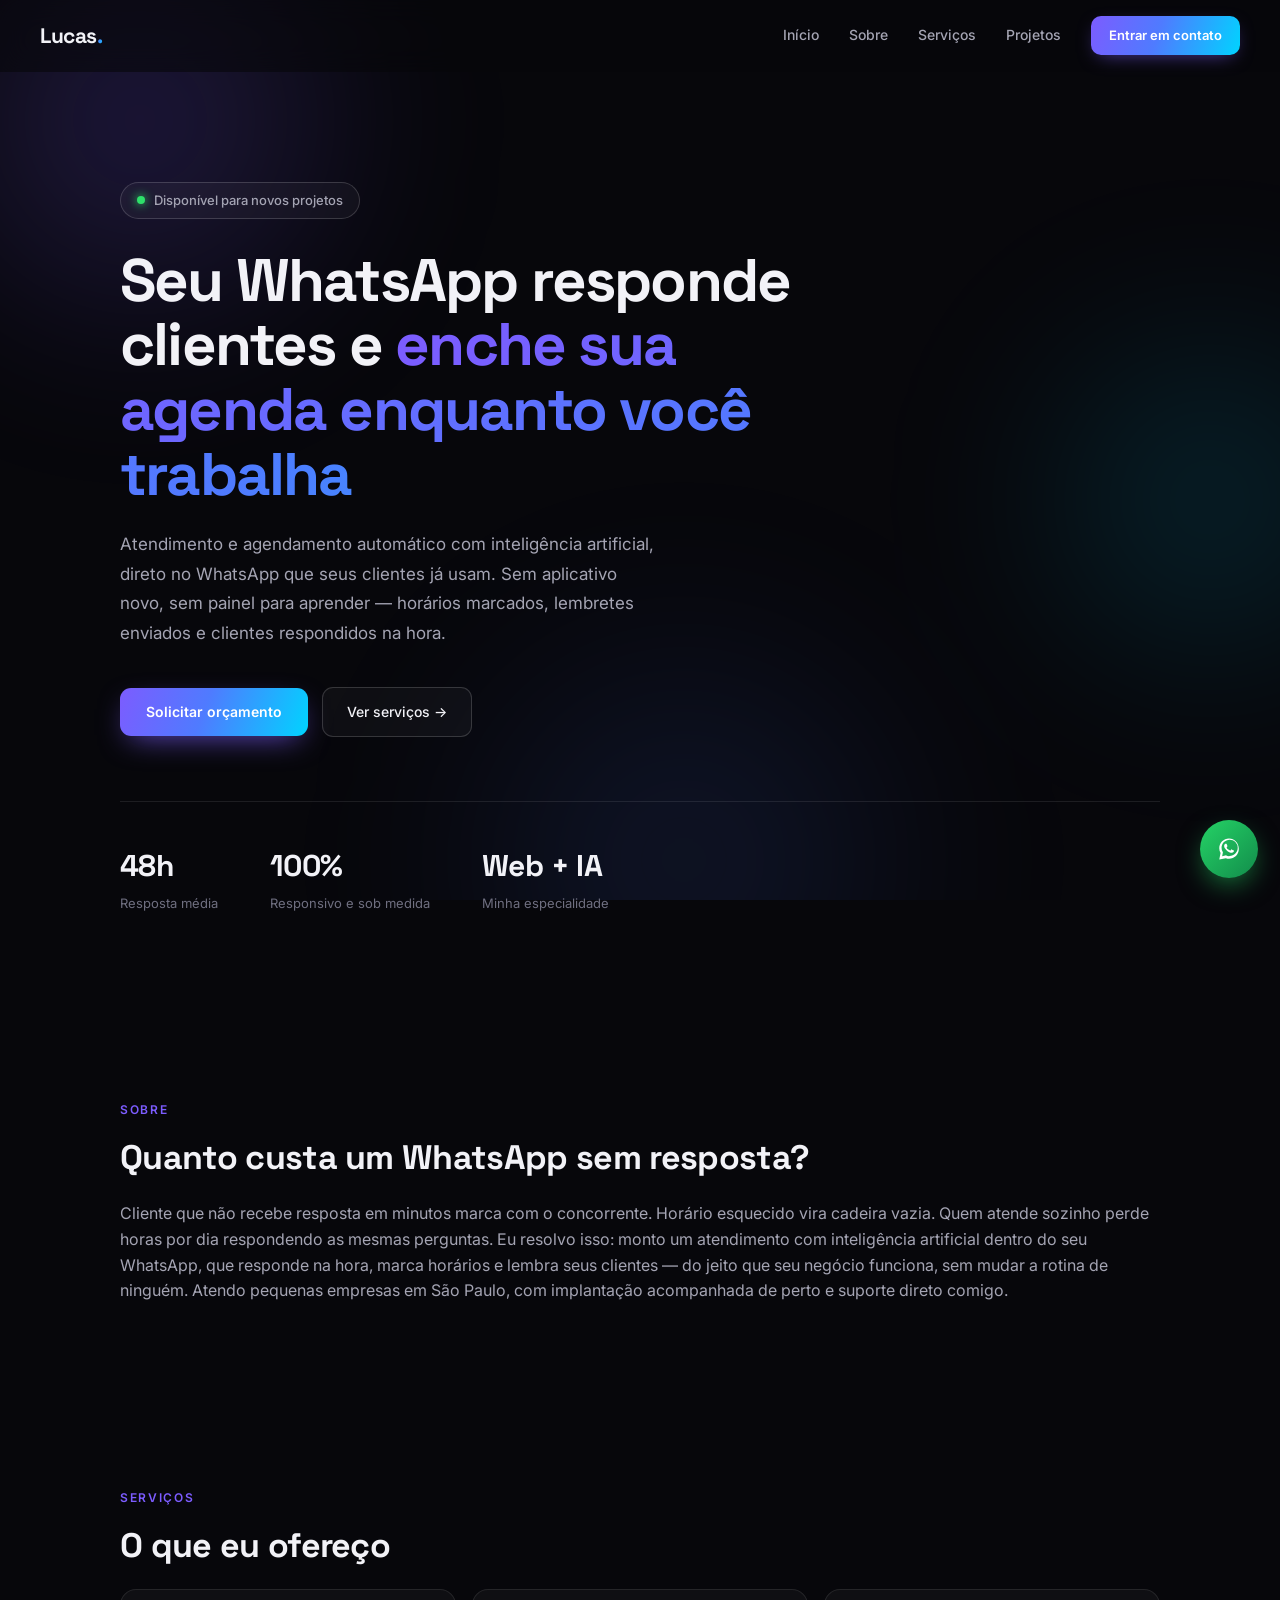
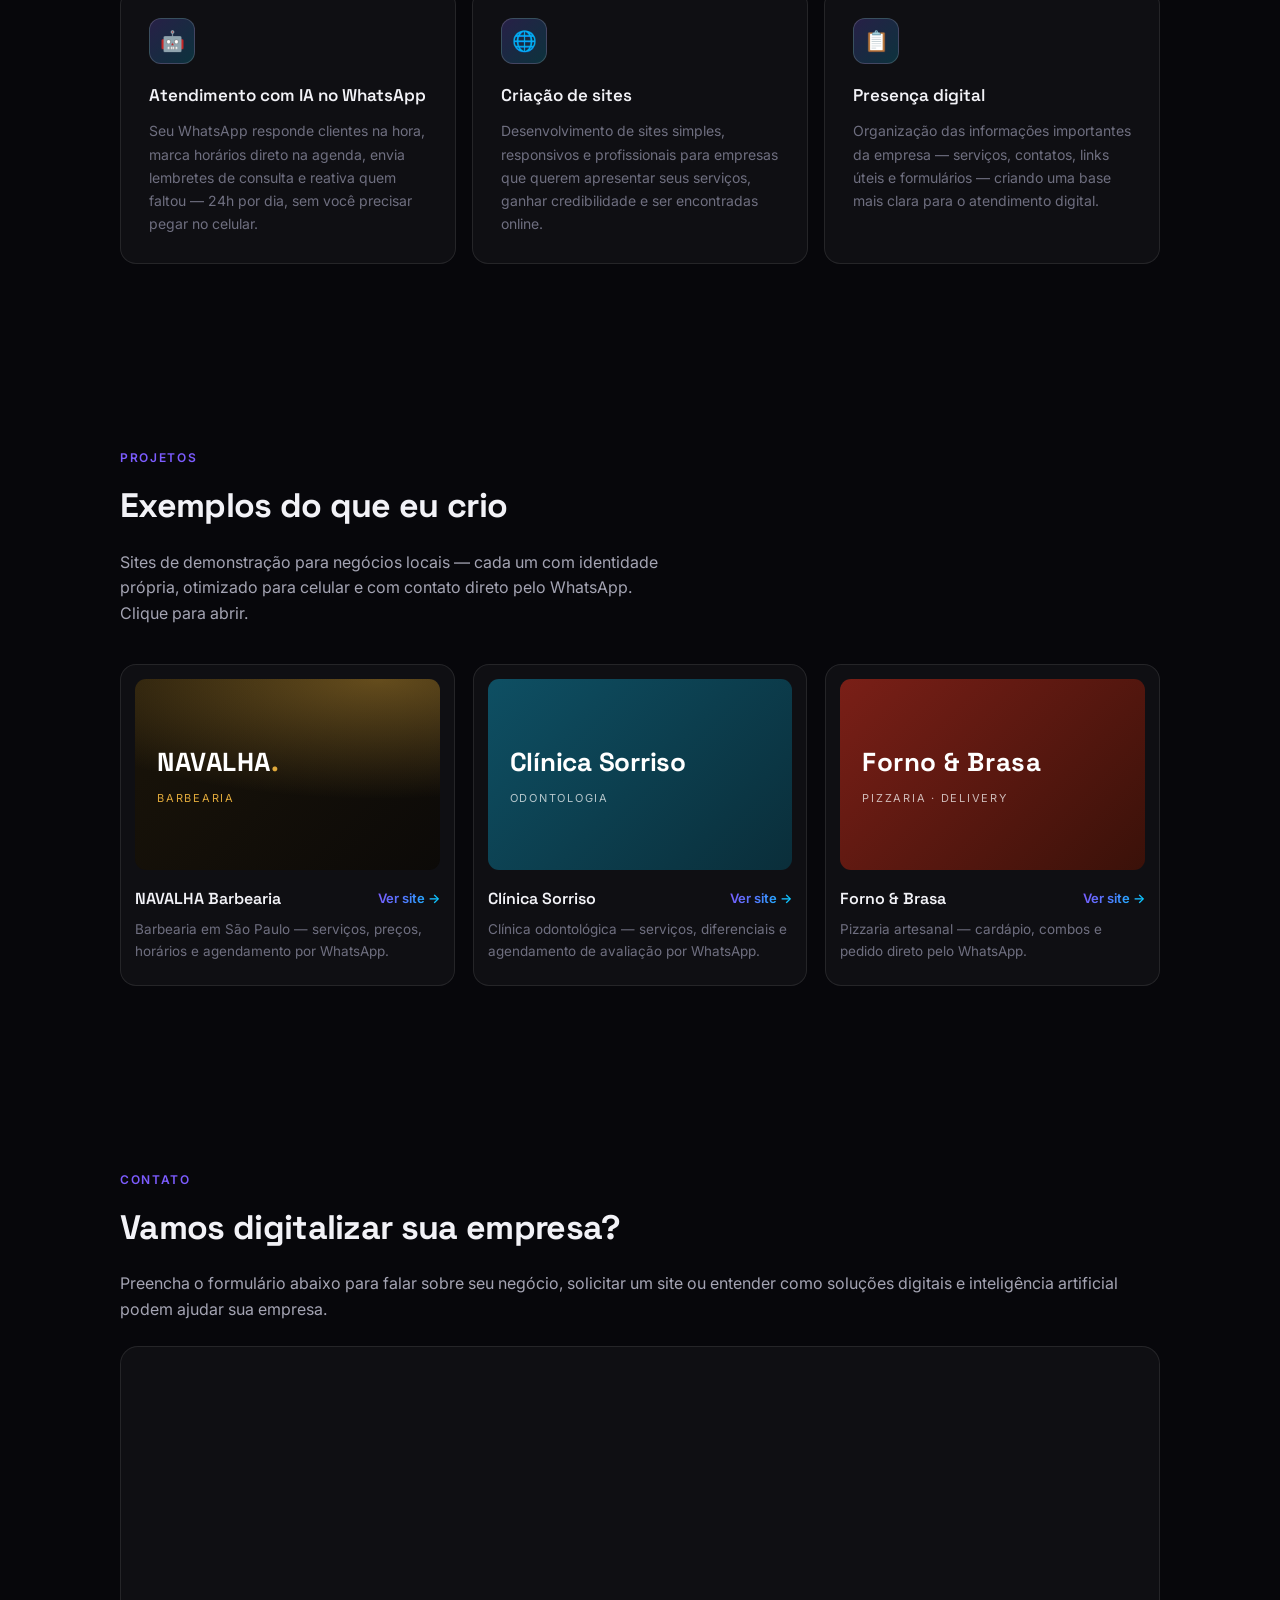
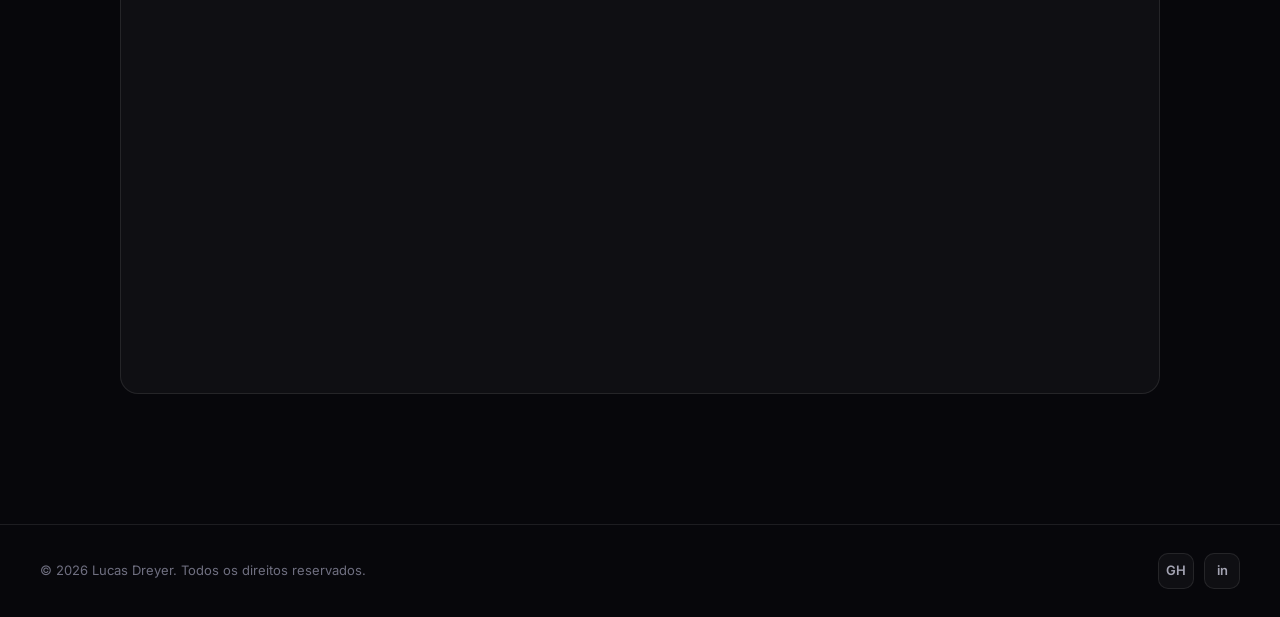
==== commit 0e99b4f5: "reposition site around WhatsApp AI booking agent Hero, services order, Sobre section, and SEO/OG met" ====
--- a/index.html
+++ b/index.html
@@ -3,17 +3,17 @@
 <head>
   <meta charset="UTF-8">
   <meta name="viewport" content="width=device-width, initial-scale=1.0">
-  <title>Lucas — Sites & Soluções com IA para sua empresa</title>
+  <title>Lucas — Atendimento e agendamento automático pelo WhatsApp</title>
 
   <!-- ===== SEO ===== -->
-  <meta name="description" content="Criação de sites modernos e soluções com inteligência artificial para pequenas empresas em São Paulo. Sites rápidos, responsivos e que convertem.">
+  <meta name="description" content="Atendimento e agendamento automático pelo WhatsApp para pequenas empresas em São Paulo. Seu WhatsApp responde clientes, marca horários e envia lembretes — enquanto você trabalha.">
   <meta name="author" content="Lucas Dreyer">
   <meta name="theme-color" content="#0a0a0f">
 
   <!-- ===== Open Graph (preview no WhatsApp / redes) ===== -->
   <meta property="og:type" content="website">
-  <meta property="og:title" content="Lucas — Sites & Soluções com IA">
-  <meta property="og:description" content="Sites modernos e soluções com IA para empresas que querem crescer online.">
+  <meta property="og:title" content="Lucas — Atendimento e agendamento automático pelo WhatsApp">
+  <meta property="og:description" content="Seu WhatsApp responde clientes e enche sua agenda enquanto você trabalha. Para pequenas empresas em São Paulo.">
   <meta property="og:locale" content="pt_BR">
   <meta name="twitter:card" content="summary_large_image">
 
@@ -57,13 +57,13 @@
     <section id="inicio" class="hero">
       <span class="hero-badge reveal">Disponível para novos projetos</span>
       <h1 class="reveal">
-        Soluções digitais para
-        <span class="text-gradient">empresas que querem crescer online</span>
+        Seu WhatsApp responde clientes e
+        <span class="text-gradient">enche sua agenda enquanto você trabalha</span>
       </h1>
       <p class="reveal">
-        Ajudo empresas com baixa presença digital a entrarem no mundo online de forma simples,
-        profissional e acessível — unindo criação de sites modernos com novas soluções baseadas
-        em inteligência artificial.
+        Atendimento e agendamento automático com inteligência artificial, direto no WhatsApp
+        que seus clientes já usam. Sem aplicativo novo, sem painel para aprender — horários
+        marcados, lembretes enviados e clientes respondidos na hora.
       </p>
 
       <div class="hero-cta reveal">
@@ -88,13 +88,15 @@
     </section>
 
     <section id="sobre">
-      <span class="section-label reveal">Sobre o projeto</span>
-      <h2 class="reveal">Por que levar sua empresa para o digital?</h2>
+      <span class="section-label reveal">Sobre</span>
+      <h2 class="reveal">Quanto custa um WhatsApp sem resposta?</h2>
       <p class="reveal">
-        Muitas empresas ainda dependem apenas de indicações, atendimento presencial ou redes sociais
-        básicas para divulgar seus serviços. O objetivo deste projeto é ajudar esses negócios a
-        melhorarem sua presença online — criando sites simples, modernos e funcionais, além de explorar
-        novas soluções com inteligência artificial para comunicação, automação e atendimento.
+        Cliente que não recebe resposta em minutos marca com o concorrente. Horário esquecido vira
+        cadeira vazia. Quem atende sozinho perde horas por dia respondendo as mesmas perguntas.
+        Eu resolvo isso: monto um atendimento com inteligência artificial dentro do seu WhatsApp,
+        que responde na hora, marca horários e lembra seus clientes — do jeito que seu negócio
+        funciona, sem mudar a rotina de ninguém. Atendo pequenas empresas em São Paulo, com
+        implantação acompanhada de perto e suporte direto comigo.
       </p>
     </section>
 
@@ -103,6 +105,15 @@
       <h2 class="reveal">O que eu ofereço</h2>
 
       <div class="cards">
+        <article class="card reveal">
+          <div class="card-icon">🤖</div>
+          <h3>Atendimento com IA no WhatsApp</h3>
+          <p>
+            Seu WhatsApp responde clientes na hora, marca horários direto na agenda, envia lembretes
+            de consulta e reativa quem faltou — 24h por dia, sem você precisar pegar no celular.
+          </p>
+        </article>
+
         <article class="card reveal">
           <div class="card-icon">🌐</div>
           <h3>Criação de sites</h3>
@@ -118,15 +129,6 @@
           <p>
             Organização das informações importantes da empresa — serviços, contatos, links úteis
             e formulários — criando uma base mais clara para o atendimento digital.
-          </p>
-        </article>
-
-        <article class="card reveal">
-          <div class="card-icon">🤖</div>
-          <h3>Soluções com IA</h3>
-          <p>
-            Uso de ferramentas de inteligência artificial para apoiar comunicação, criação de conteúdo,
-            automações simples e melhoria do relacionamento com clientes.
           </p>
         </article>
       </div>
